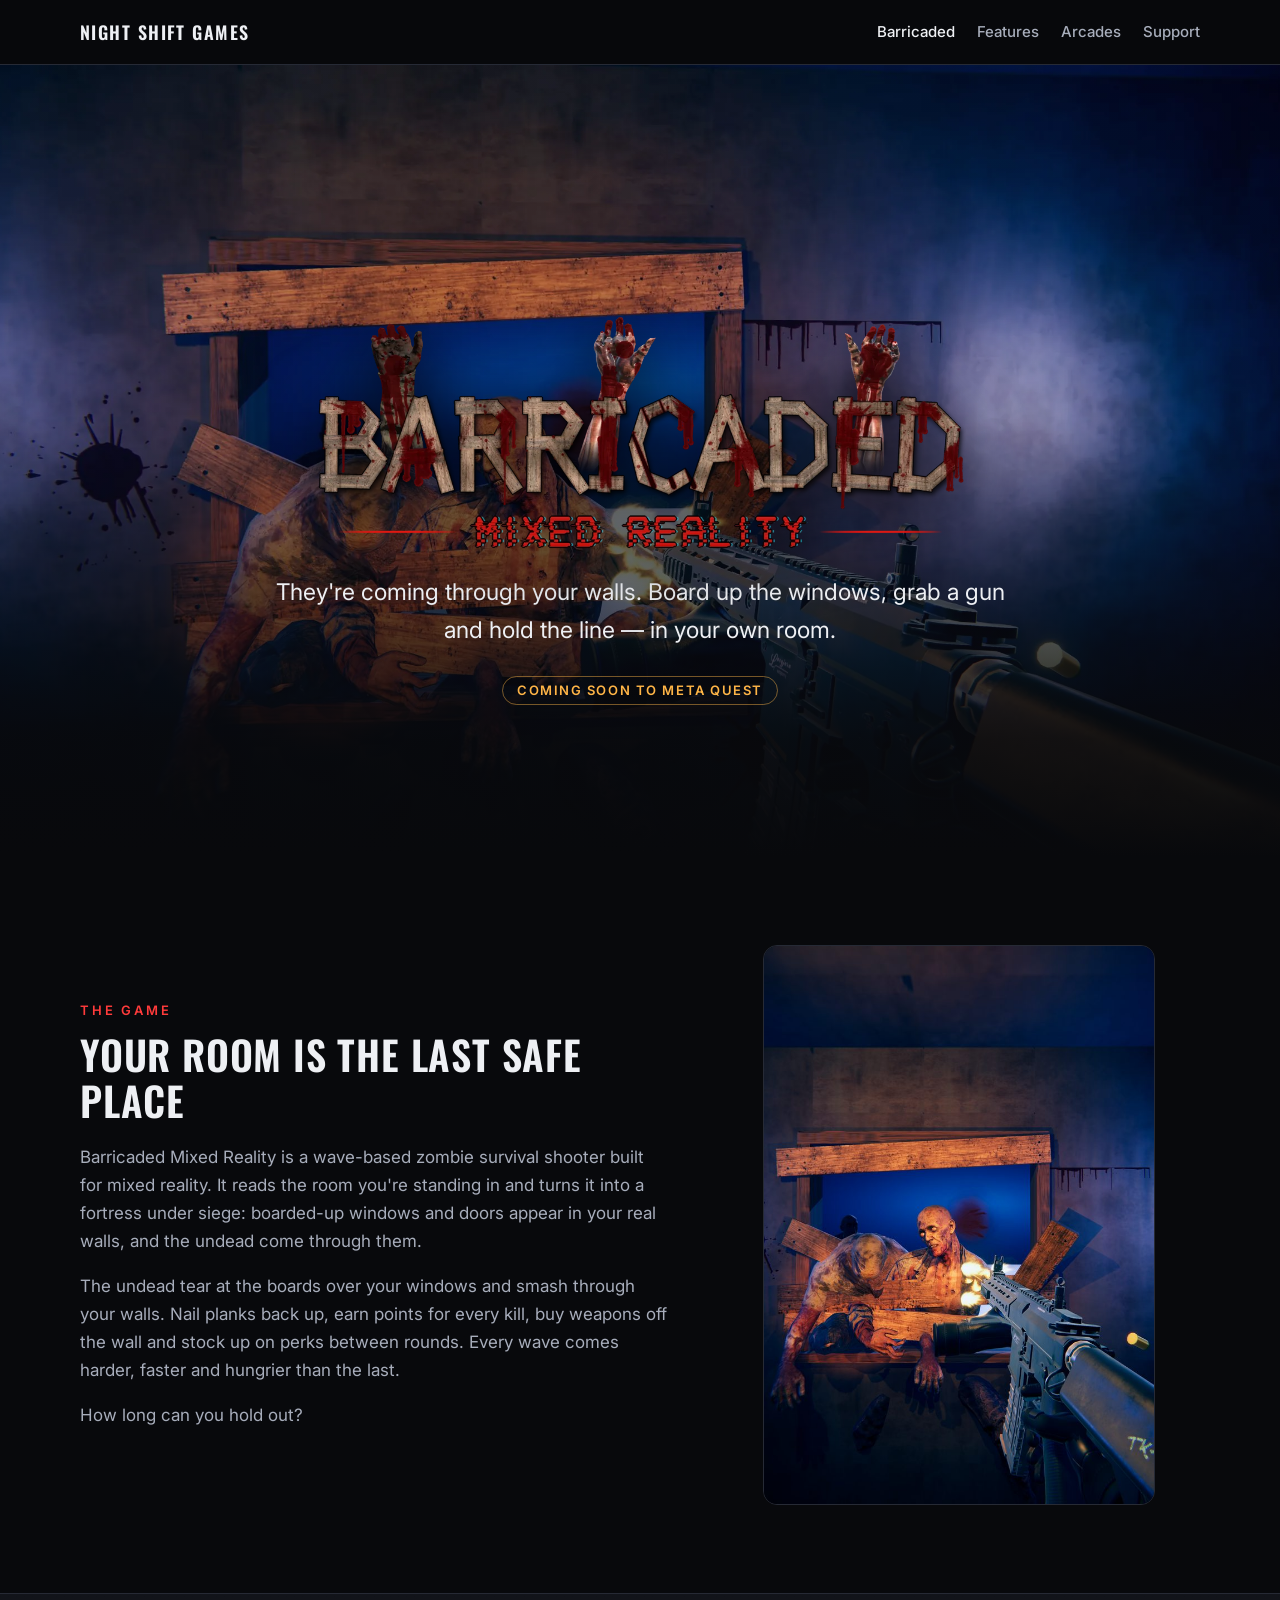
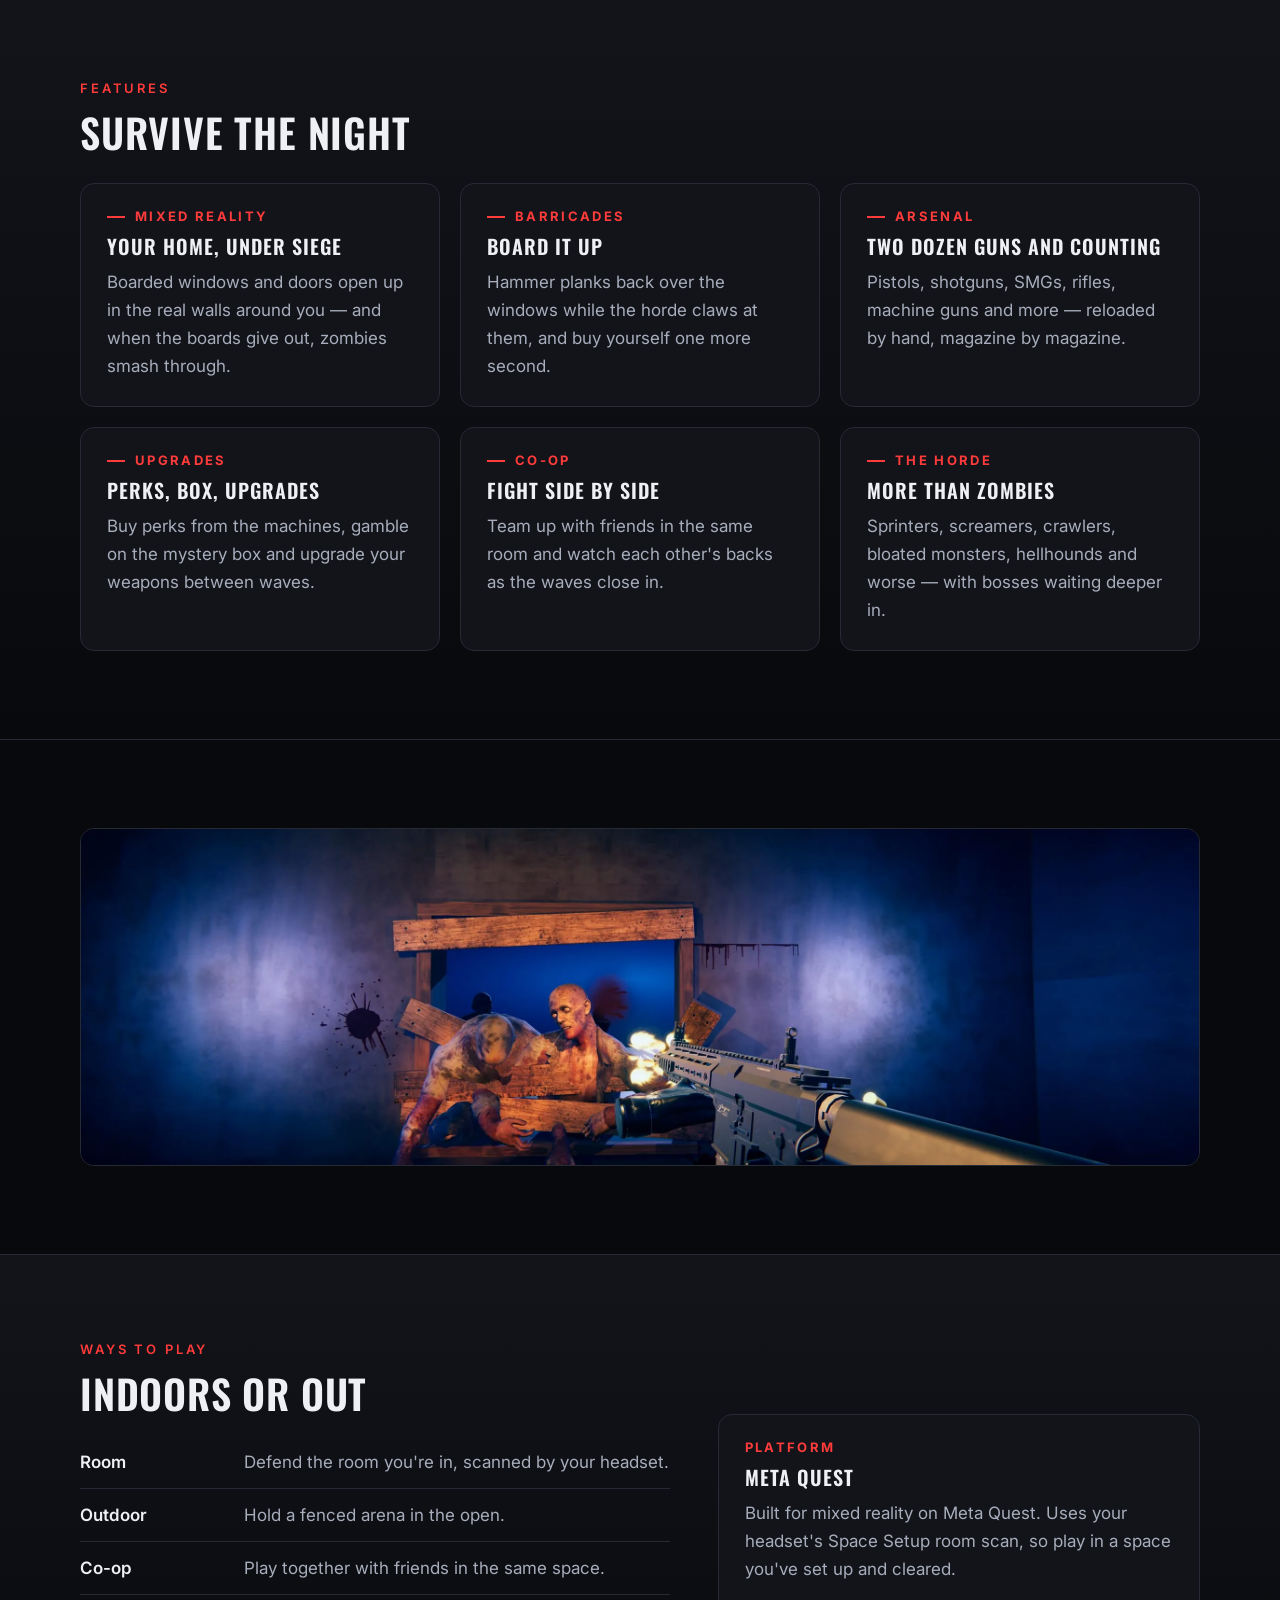
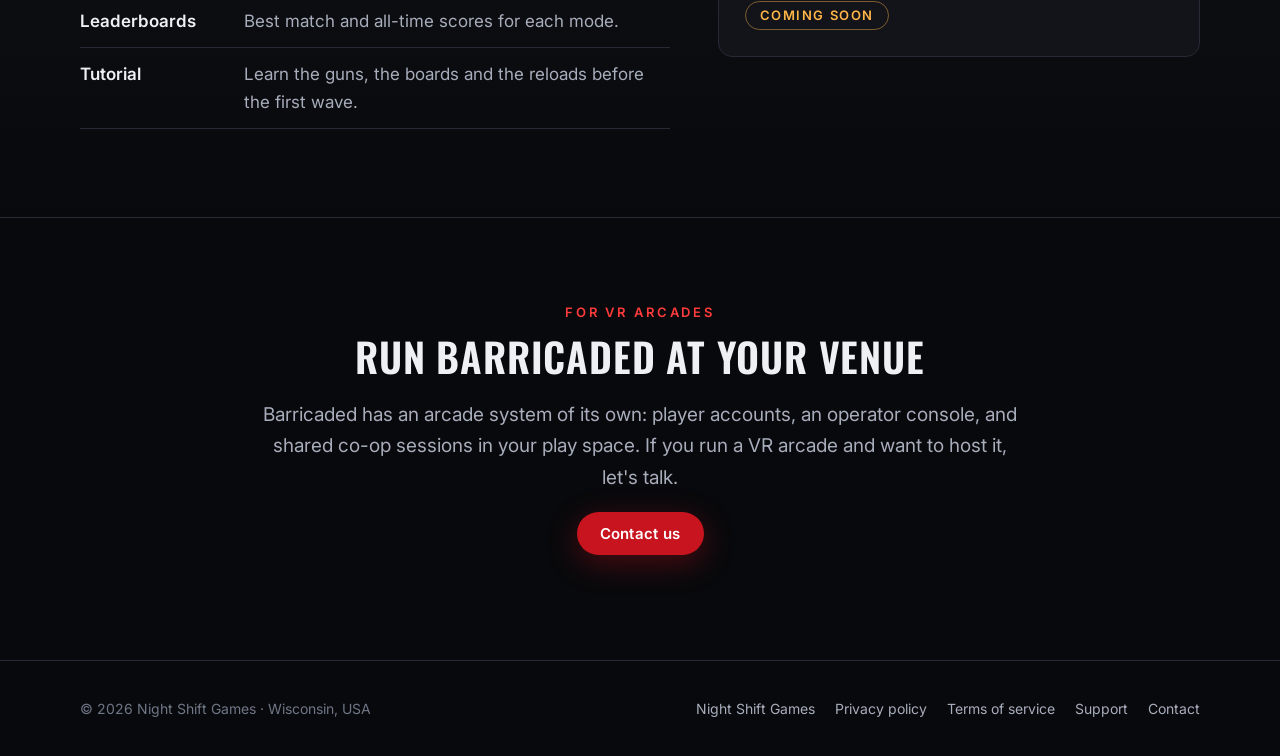
==== barricaded/index.html @ f546f7fd "Support page: email support, bug reports, data requests, common questions; linked from every page" ====
<!doctype html>
<html lang="en">
<head>
<meta charset="utf-8">
<meta name="viewport" content="width=device-width, initial-scale=1">
<title>Barricaded Mixed Reality &mdash; Night Shift Games</title>
<meta name="description" content="Barricaded Mixed Reality: a zombie survival shooter for Meta Quest where your own room is the battlefield. Board up the windows, hold the line, survive the waves.">
<meta property="og:title" content="Barricaded Mixed Reality">
<meta property="og:description" content="A mixed-reality zombie survival shooter for Meta Quest. Your room is the battlefield.">
<meta property="og:image" content="../assets/barricaded-og.jpg">
<meta property="og:type" content="website">
<meta name="twitter:card" content="summary_large_image">
<link rel="icon" href="../assets/favicon-32.png" sizes="32x32">
<link rel="apple-touch-icon" href="../assets/icon-180.png">
<link rel="preconnect" href="https://fonts.googleapis.com">
<link rel="preconnect" href="https://fonts.gstatic.com" crossorigin>
<link href="https://fonts.googleapis.com/css2?family=Inter:wght@400;500;600;700&family=Oswald:wght@500;600&display=swap" rel="stylesheet">
<link rel="stylesheet" href="../assets/site.css">
</head>
<body>
<header class="top">
  <div class="wrap">
    <a class="brand" href="../">Night Shift Games</a>
    <nav class="nav">
      <a href="#game" class="on">Barricaded</a>
      <a href="#features" class="hide-sm">Features</a>
      <a href="#arcades" class="hide-sm">Arcades</a>
      <a href="../support/">Support</a>
    </nav>
  </div>
</header>

<main>
  <section class="game-hero" aria-label="Barricaded Mixed Reality">
    <div class="wrap">
      <img class="title" src="../assets/barricaded-title.webp" alt="Barricaded Mixed Reality" width="1200" height="422">
      <p class="tag">They're coming through your walls. Board up the windows, grab a gun and hold the line &mdash; in your own room.</p>
      <div class="row">
        <span class="badge">Coming soon to Meta Quest</span>
      </div>
    </div>
  </section>

  <section id="game">
    <div class="wrap split">
      <div>
        <div class="eyebrow">The game</div>
        <h2>Your room is the last safe place</h2>
        <p>Barricaded Mixed Reality is a wave-based zombie survival shooter built for mixed reality. It reads the room you're standing in and turns it into a fortress under siege: boarded-up windows and doors appear in your real walls, and the undead come through them.</p>
        <p>The undead tear at the boards over your windows and smash through your walls. Nail planks back up, earn points for every kill, buy weapons off the wall and stock up on perks between rounds. Every wave comes harder, faster and hungrier than the last.</p>
        <p>How long can you hold out?</p>
      </div>
      <img src="../assets/barricaded-portrait.jpg" alt="Barricaded key art: a zombie climbing through a boarded window" width="700" height="1000" loading="lazy" style="max-height:560px;width:auto;margin:0 auto">
    </div>
  </section>

  <section id="features" class="alt">
    <div class="wrap">
      <div class="eyebrow">Features</div>
      <h2>Survive the night</h2>
      <div class="grid grid-3" style="margin-top:28px">
        <div class="card feature">
          <div class="k">Mixed reality</div>
          <h3>Your home, under siege</h3>
          <p>Boarded windows and doors open up in the real walls around you &mdash; and when the boards give out, zombies smash through.</p>
        </div>
        <div class="card feature">
          <div class="k">Barricades</div>
          <h3>Board it up</h3>
          <p>Hammer planks back over the windows while the horde claws at them, and buy yourself one more second.</p>
        </div>
        <div class="card feature">
          <div class="k">Arsenal</div>
          <h3>Two dozen guns and counting</h3>
          <p>Pistols, shotguns, SMGs, rifles, machine guns and more &mdash; reloaded by hand, magazine by magazine.</p>
        </div>
        <div class="card feature">
          <div class="k">Upgrades</div>
          <h3>Perks, box, upgrades</h3>
          <p>Buy perks from the machines, gamble on the mystery box and upgrade your weapons between waves.</p>
        </div>
        <div class="card feature">
          <div class="k">Co-op</div>
          <h3>Fight side by side</h3>
          <p>Team up with friends in the same room and watch each other's backs as the waves close in.</p>
        </div>
        <div class="card feature">
          <div class="k">The horde</div>
          <h3>More than zombies</h3>
          <p>Sprinters, screamers, crawlers, bloated monsters, hellhounds and worse &mdash; with bosses waiting deeper in.</p>
        </div>
      </div>
    </div>
  </section>

  <section>
    <div class="wrap">
      <div class="wide-art"><img src="../assets/barricaded-wide.webp" alt="First-person view: firing at zombies breaking through a boarded window" width="2400" height="720" loading="lazy"></div>
    </div>
  </section>

  <section class="alt">
    <div class="wrap split">
      <div>
        <div class="eyebrow">Ways to play</div>
        <h2>Indoors or out</h2>
        <ul class="list">
          <li><strong>Room</strong> Defend the room you're in, scanned by your headset.</li>
          <li><strong>Outdoor</strong> Hold a fenced arena in the open.</li>
          <li><strong>Co-op</strong> Play together with friends in the same space.</li>
          <li><strong>Leaderboards</strong> Best match and all-time scores for each mode.</li>
          <li><strong>Tutorial</strong> Learn the guns, the boards and the reloads before the first wave.</li>
        </ul>
      </div>
      <div class="card">
        <div class="k">Platform</div>
        <h3>Meta Quest</h3>
        <p>Built for mixed reality on Meta Quest. Uses your headset's Space Setup room scan, so play in a space you've set up and cleared.</p>
        <p style="margin-top:16px"><span class="badge">Coming soon</span></p>
      </div>
    </div>
  </section>

  <section id="arcades" class="center">
    <div class="wrap">
      <div class="eyebrow">For VR arcades</div>
      <h2>Run Barricaded at your venue</h2>
      <p class="lead">Barricaded has an arcade system of its own: player accounts, an operator console, and shared co-op sessions in your play space. If you run a VR arcade and want to host it, let's talk.</p>
      <p><a class="btn btn-blood" href="mailto:lherr9253@gmail.com?subject=Barricaded%20for%20arcades">Contact us</a></p>
    </div>
  </section>
</main>

<footer class="foot">
  <div class="wrap">
    <div>&copy; <span id="y">2026</span> Night Shift Games &middot; Wisconsin, USA</div>
    <nav>
      <a href="../">Night Shift Games</a>
      <a href="privacy/">Privacy policy</a>
      <a href="terms/">Terms of service</a>
      <a href="../support/">Support</a>
      <a href="mailto:lherr9253@gmail.com">Contact</a>
    </nav>
  </div>
</footer>
<script>document.getElementById("y").textContent = new Date().getFullYear();</script>
</body>
</html>
---- assets/site.css ----
/* Night Shift Games - one stylesheet for the studio site and its game pages. */
:root {
  --bg: #08090c;
  --panel: #12141a;
  --panel-2: #181b23;
  --line: #262a35;
  --text: #eef0f4;
  --dim: #a7adbb;
  --faint: #6f7686;
  --blood: #c8141e;
  --blood-hi: #ff3b3b;
  --amber: #ffb547;
  --radius: 14px;
  --max: 1160px;
}
* { box-sizing: border-box; }
html { scroll-behavior: smooth; }
body {
  margin: 0; background: var(--bg); color: var(--text);
  font: 17px/1.65 "Inter", -apple-system, BlinkMacSystemFont, "Segoe UI", Roboto, Helvetica, Arial, sans-serif;
  -webkit-font-smoothing: antialiased;
}
img { max-width: 100%; height: auto; display: block; }
a { color: var(--amber); text-decoration: none; }
a:hover { text-decoration: underline; }
h1, h2, h3 { font-family: "Oswald", "Inter", sans-serif; font-weight: 600; letter-spacing: 0.02em; line-height: 1.15; margin: 0 0 0.5em; }
h2 { font-size: clamp(28px, 4vw, 40px); text-transform: uppercase; }
h3 { font-size: 20px; text-transform: uppercase; letter-spacing: 0.05em; }
p { margin: 0 0 1em; color: var(--dim); }
.wrap { max-width: var(--max); margin: 0 auto; padding: 0 20px; }
.eyebrow { font: 600 13px/1 "Inter", sans-serif; letter-spacing: 0.22em; text-transform: uppercase; color: var(--blood-hi); margin-bottom: 14px; }

/* Header */
.top {
  position: sticky; top: 0; z-index: 10;
  background: rgba(8, 9, 12, 0.82); backdrop-filter: blur(10px); -webkit-backdrop-filter: blur(10px);
  border-bottom: 1px solid var(--line);
}
.top .wrap { display: flex; align-items: center; justify-content: space-between; height: 64px; gap: 16px; }
.brand { display: flex; align-items: center; gap: 10px; color: var(--text); font: 600 18px/1 "Oswald", sans-serif; letter-spacing: 0.08em; text-transform: uppercase; }
.brand:hover { text-decoration: none; }
.brand img { width: 34px; height: 34px; object-fit: contain; }
.nav { display: flex; gap: 22px; }
.nav a { color: var(--dim); font-size: 15px; font-weight: 500; }
.nav a:hover, .nav a.on { color: var(--text); text-decoration: none; }

/* Buttons */
.btn {
  display: inline-flex; align-items: center; gap: 8px; padding: 13px 22px; border-radius: 999px;
  font: 600 15px/1 "Inter", sans-serif; letter-spacing: 0.02em; border: 1px solid transparent; cursor: pointer;
}
.btn:hover { text-decoration: none; filter: brightness(1.1); }
.btn-blood { background: var(--blood); color: #fff; box-shadow: 0 8px 30px rgba(200, 20, 30, 0.35); }
.btn-ghost { background: transparent; color: var(--text); border-color: var(--line); }
.badge {
  display: inline-block; padding: 7px 14px; border-radius: 999px; border: 1px solid rgba(255, 181, 71, 0.45);
  color: var(--amber); font: 600 13px/1 "Inter", sans-serif; letter-spacing: 0.12em; text-transform: uppercase;
}

/* Sections */
section { padding: 88px 0; }
.alt { background: linear-gradient(180deg, var(--panel), var(--bg)); border-top: 1px solid var(--line); border-bottom: 1px solid var(--line); }
.center { text-align: center; }
.lead { font-size: 19px; color: var(--dim); max-width: 760px; }
.center .lead { margin-left: auto; margin-right: auto; }

/* Cards and grids */
.grid { display: grid; gap: 20px; }
.grid-3 { grid-template-columns: repeat(3, 1fr); }
.grid-2 { grid-template-columns: repeat(2, 1fr); }
.card {
  background: var(--panel); border: 1px solid var(--line); border-radius: var(--radius); padding: 26px;
}
.card h3 { color: var(--text); }
.card p:last-child { margin-bottom: 0; }
.card .k { color: var(--blood-hi); font: 700 13px/1 "Inter", sans-serif; letter-spacing: 0.18em; text-transform: uppercase; margin-bottom: 12px; }

/* Footer */
.foot { border-top: 1px solid var(--line); padding: 36px 0; color: var(--faint); font-size: 14px; }
.foot .wrap { display: flex; flex-wrap: wrap; gap: 14px 28px; justify-content: space-between; align-items: center; }
.foot a { color: var(--dim); }
.foot nav { display: flex; gap: 20px; flex-wrap: wrap; }

/* Studio home */
.studio-hero { position: relative; padding: 48px 0 80px; overflow: hidden; text-align: center; }
.studio-hero::before {
  content: ""; position: absolute; inset: 0;
  background: radial-gradient(60% 55% at 50% 40%, rgba(200, 20, 30, 0.22), transparent 70%);
}
.studio-hero .wrap { position: relative; }
.studio-hero img.logo { width: auto; height: min(46vh, 380px); max-width: 80vw; object-fit: contain; margin: 0 auto 22px; filter: drop-shadow(0 12px 40px rgba(0, 0, 0, 0.7)); }
.studio-hero h1 { font-size: clamp(30px, 4.6vw, 48px); text-transform: uppercase; }
.game-card {
  display: grid; grid-template-columns: 340px 1fr; gap: 0; overflow: hidden; padding: 0;
  background: var(--panel); border: 1px solid var(--line); border-radius: var(--radius);
}
.game-card img { width: 100%; height: 100%; object-fit: cover; }
.game-card .body { padding: 34px; display: flex; flex-direction: column; justify-content: center; }
.game-card .body img.title { width: min(380px, 100%); height: auto; margin: 4px 0 18px; }
.row { display: flex; gap: 12px; flex-wrap: wrap; align-items: center; }

/* Game page */
.game-hero {
  position: relative; min-height: min(88vh, 820px); display: flex; align-items: flex-end; overflow: hidden;
  background: #05060a url("../assets/barricaded-key.webp") center 35% / cover no-repeat;
}
.game-hero::after {
  content: ""; position: absolute; inset: 0;
  background: linear-gradient(180deg, rgba(8, 9, 12, 0.15) 0%, rgba(8, 9, 12, 0.25) 45%, rgba(8, 9, 12, 0.92) 85%, var(--bg) 100%);
}
.game-hero .wrap { position: relative; z-index: 1; padding-bottom: 64px; width: 100%; }
.game-hero img.title { width: min(720px, 92vw); margin: 0 auto 18px; filter: drop-shadow(0 10px 30px rgba(0, 0, 0, 0.8)); }
.game-hero .tag { text-align: center; font-size: clamp(18px, 2.4vw, 23px); color: var(--text); margin: 0 auto 26px; max-width: 760px; }
.game-hero .row { justify-content: center; }
.feature { position: relative; overflow: hidden; }
.feature .k { display: flex; align-items: center; gap: 10px; }
.feature .k::before { content: ""; width: 18px; height: 2px; background: var(--blood-hi); }
.wide-art { border-radius: var(--radius); border: 1px solid var(--line); overflow: hidden; }
.split { display: grid; grid-template-columns: 1.1fr 0.9fr; gap: 48px; align-items: center; }
.split img { border-radius: var(--radius); border: 1px solid var(--line); }
.list { list-style: none; padding: 0; margin: 0; }
.list li { padding: 12px 0; border-bottom: 1px solid var(--line); color: var(--dim); display: flex; gap: 14px; }
.list li strong { color: var(--text); min-width: 150px; font-weight: 600; }

/* Long-form text (privacy) */
.doc { max-width: 780px; margin: 0 auto; padding: 56px 20px 80px; }
.doc h1 { font-size: clamp(30px, 4vw, 40px); text-transform: uppercase; }
.doc h2 { font-size: 21px; margin-top: 2.2em; padding-top: 1.2em; border-top: 1px solid var(--line); text-transform: none; letter-spacing: 0; font-family: "Inter", sans-serif; font-weight: 700; color: var(--text); }
.doc .meta { color: var(--faint); font-size: 15px; margin-bottom: 30px; }
.doc ul { padding-left: 22px; color: var(--dim); }
.doc li { margin: 6px 0; }
.doc strong { color: var(--text); }

@media (max-width: 900px) {
  .grid-3 { grid-template-columns: 1fr 1fr; }
  .split { grid-template-columns: 1fr; gap: 28px; }
  .game-card { grid-template-columns: 1fr; }
  .game-card img { max-height: 360px; }
}
@media (max-width: 620px) {
  section { padding: 64px 0; }
  .grid-3, .grid-2 { grid-template-columns: 1fr; }
  .nav { gap: 16px; }
  .nav a.hide-sm { display: none; }
  .list li { flex-direction: column; gap: 2px; }
  .game-card .body { padding: 24px; }
}
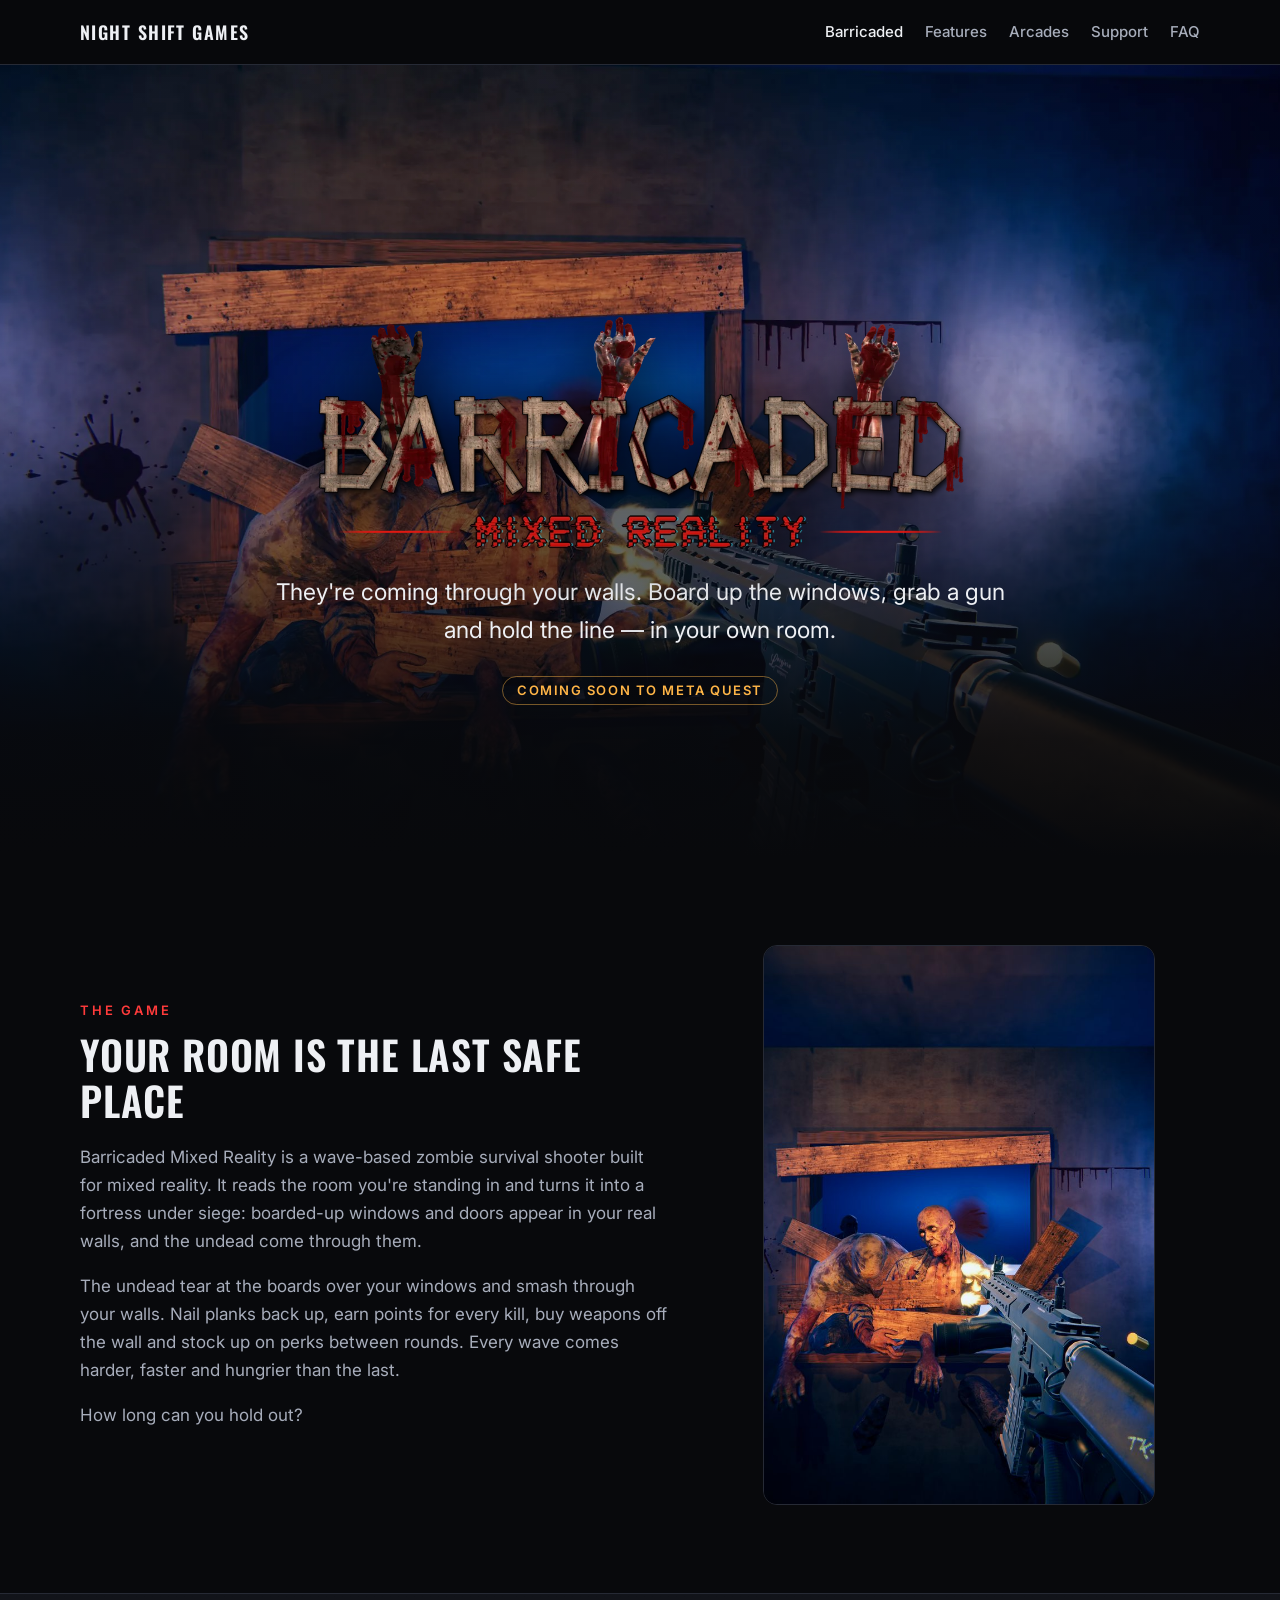
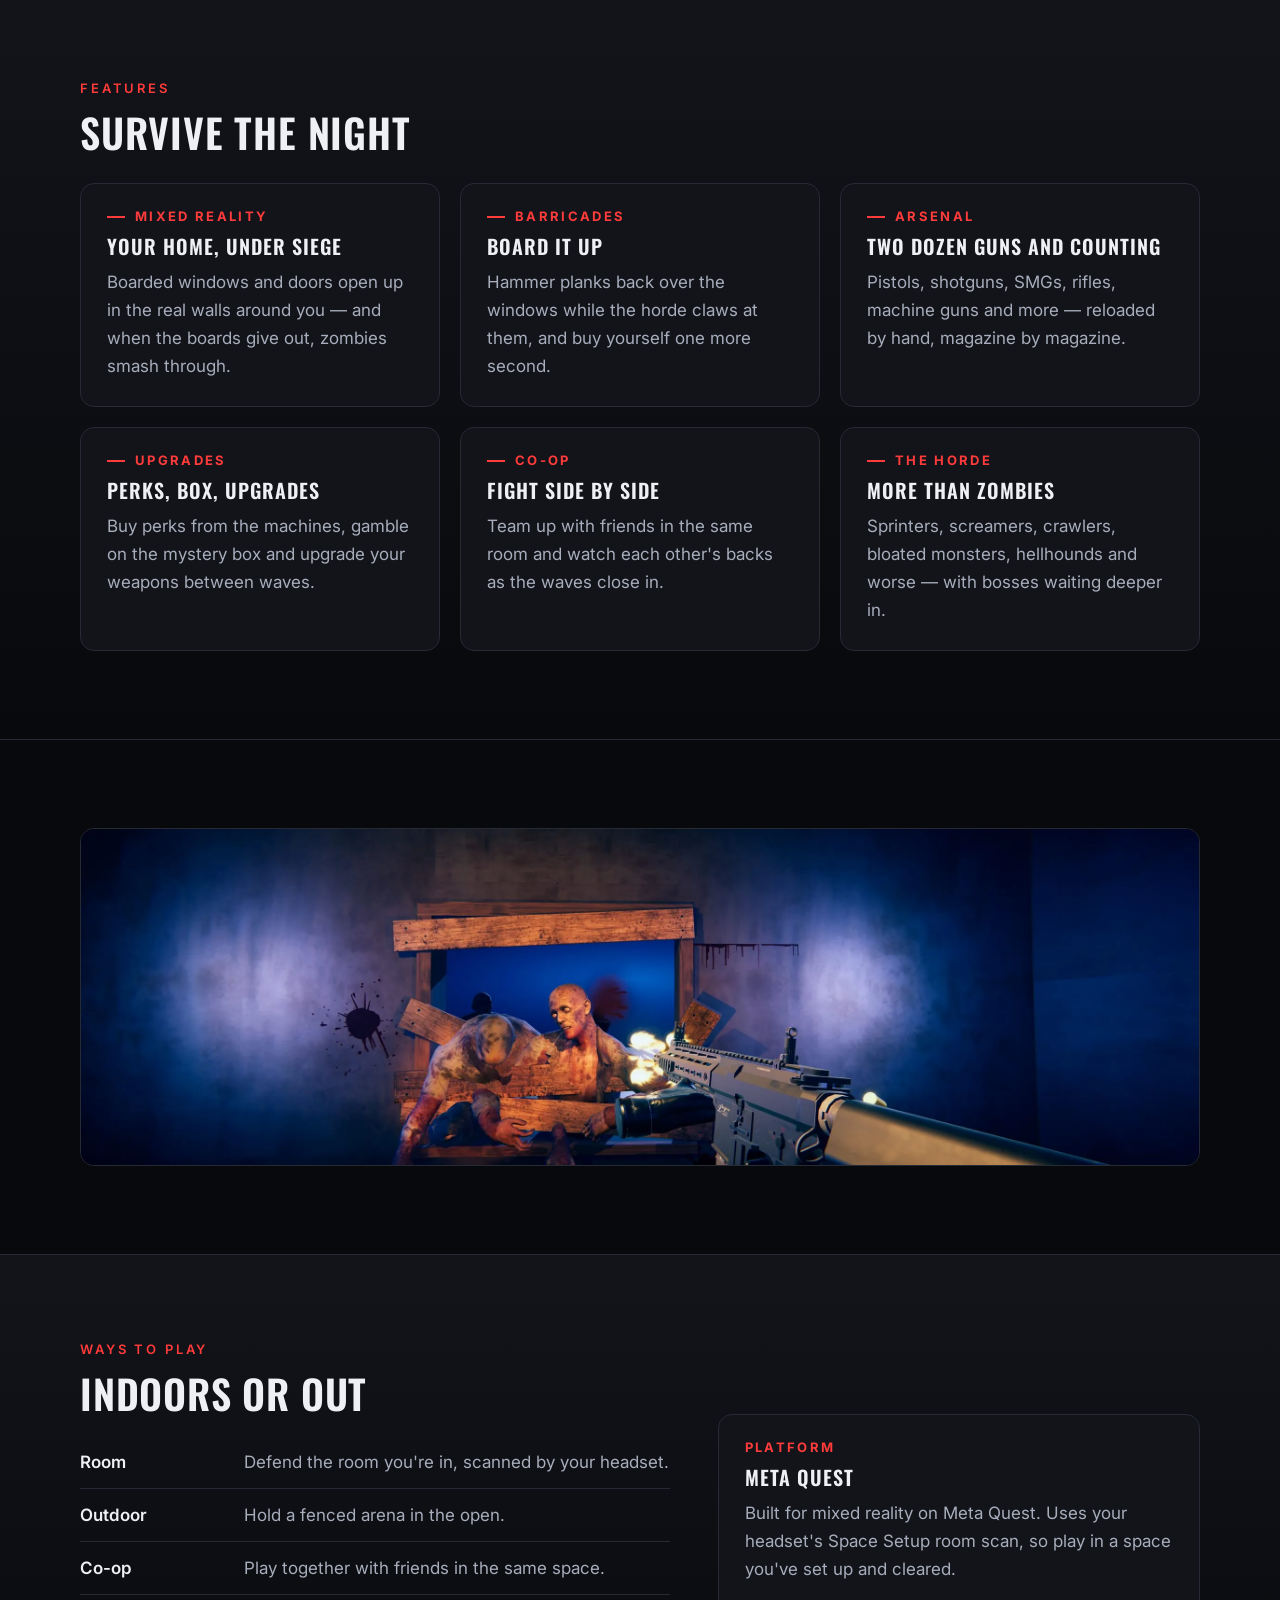
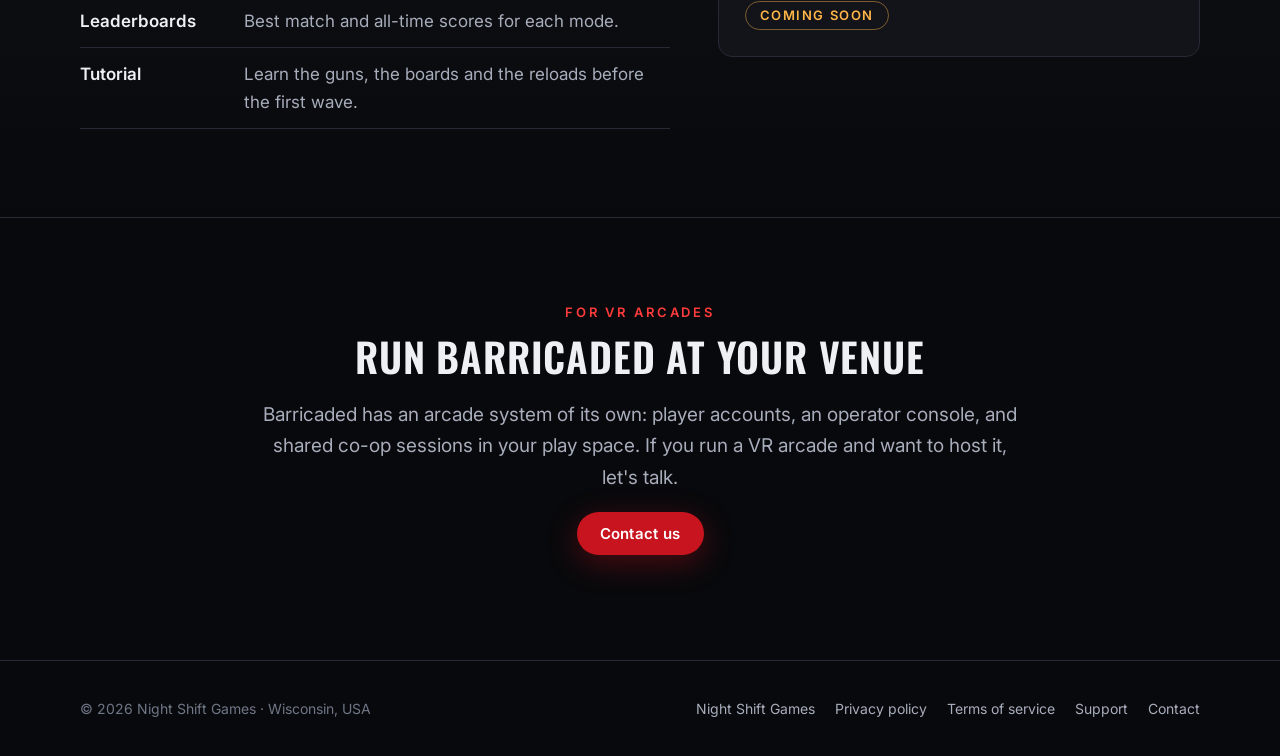
==== commit b3c17c86: "FAQ in the top menu on every page, linking to the Support page's questions" ====
--- a/barricaded/index.html
+++ b/barricaded/index.html
@@ -26,6 +26,7 @@
       <a href="#features" class="hide-sm">Features</a>
       <a href="#arcades" class="hide-sm">Arcades</a>
       <a href="../support/">Support</a>
+      <a href="../support/#faq">FAQ</a>
     </nav>
   </div>
 </header>
@@ -126,7 +127,7 @@
       <div class="eyebrow">For VR arcades</div>
       <h2>Run Barricaded at your venue</h2>
       <p class="lead">Barricaded has an arcade system of its own: player accounts, an operator console, and shared co-op sessions in your play space. If you run a VR arcade and want to host it, let's talk.</p>
-      <p><a class="btn btn-blood" href="mailto:lherr9253@gmail.com?subject=Barricaded%20for%20arcades">Contact us</a></p>
+      <p><a class="btn btn-blood" href="mailto:contact@nightshift-games.com?subject=Barricaded%20for%20arcades">Contact us</a></p>
     </div>
   </section>
 </main>
@@ -139,7 +140,7 @@
       <a href="privacy/">Privacy policy</a>
       <a href="terms/">Terms of service</a>
       <a href="../support/">Support</a>
-      <a href="mailto:lherr9253@gmail.com">Contact</a>
+      <a href="mailto:contact@nightshift-games.com">Contact</a>
     </nav>
   </div>
 </footer>
--- a/assets/site.css
+++ b/assets/site.css
@@ -58,7 +58,7 @@
 }
 
 /* Sections */
-section { padding: 88px 0; }
+section { padding: 88px 0; scroll-margin-top: 64px; }
 .alt { background: linear-gradient(180deg, var(--panel), var(--bg)); border-top: 1px solid var(--line); border-bottom: 1px solid var(--line); }
 .center { text-align: center; }
 .lead { font-size: 19px; color: var(--dim); max-width: 760px; }
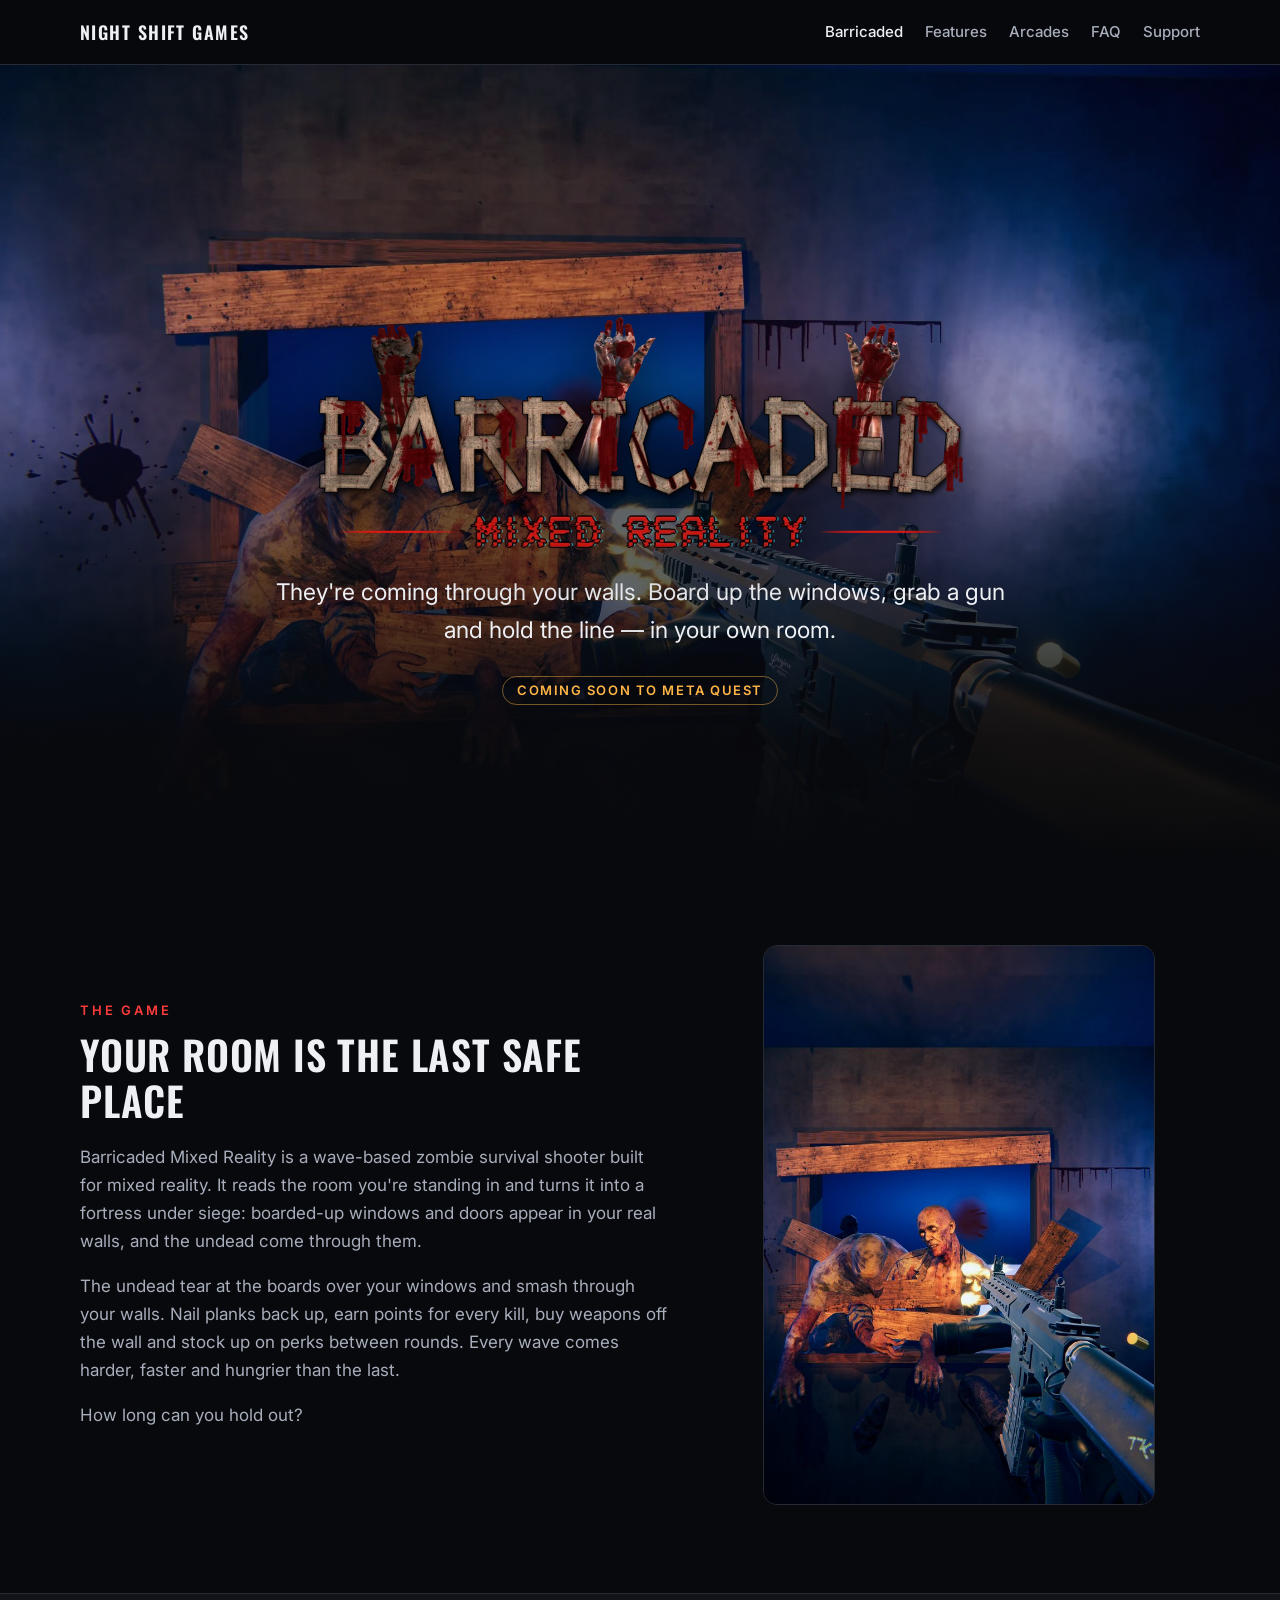
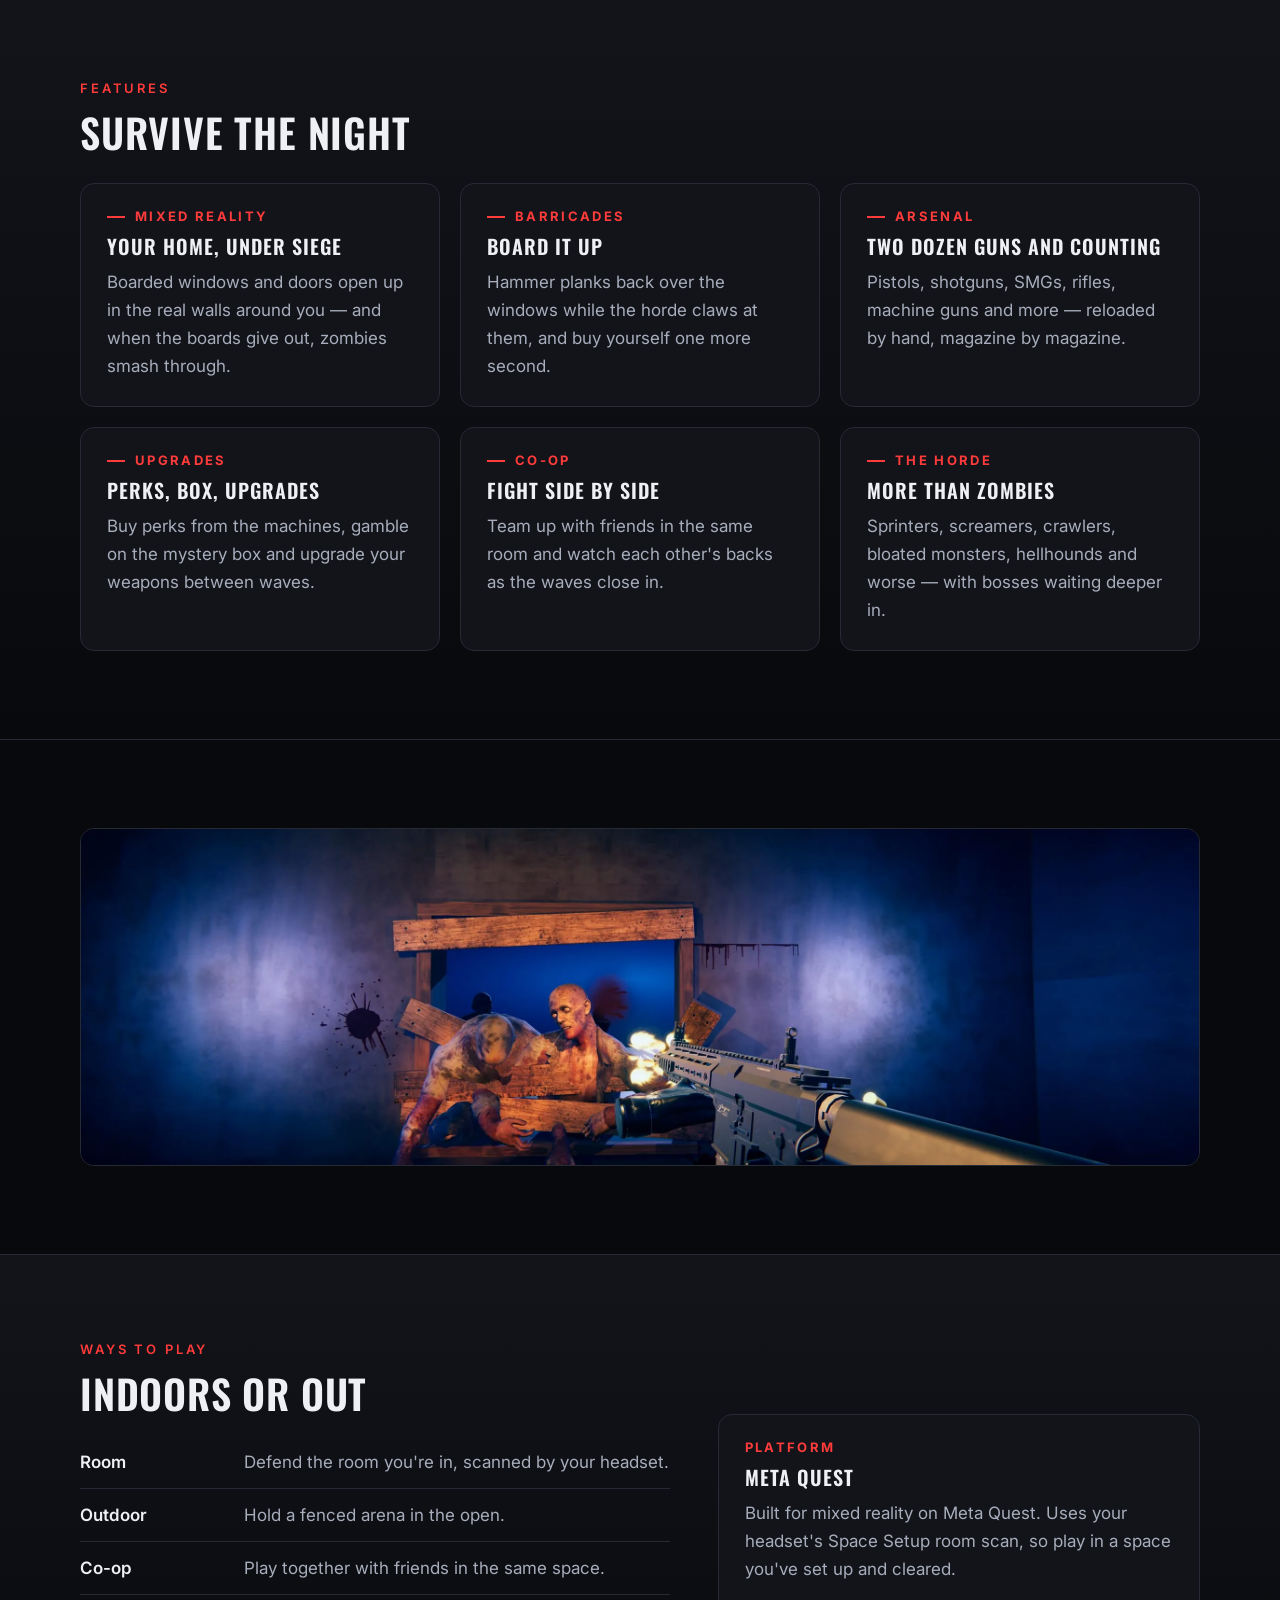
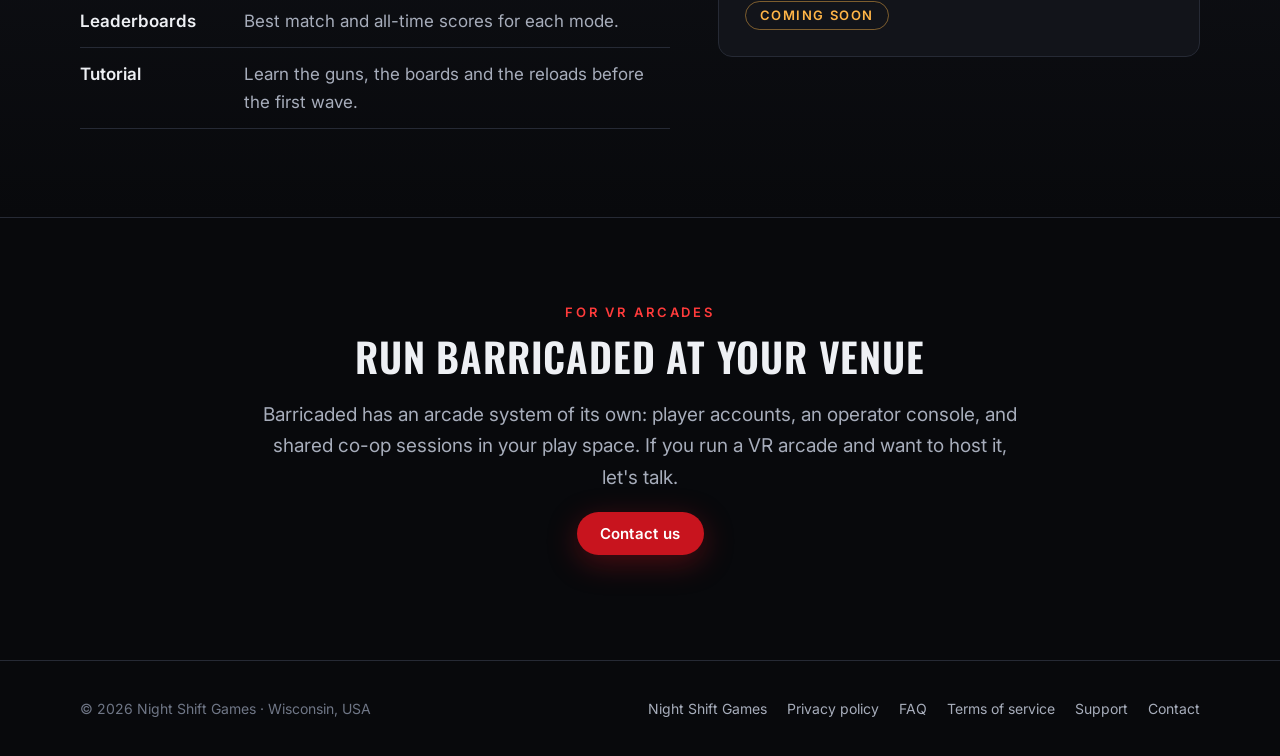
==== commit 39d1a35b: "FAQ is Barricaded's: its own page at /barricaded/faq/, FAQ in the menu on the game's pages only; Sup" ====
--- a/barricaded/index.html
+++ b/barricaded/index.html
@@ -25,8 +25,8 @@
       <a href="#game" class="on">Barricaded</a>
       <a href="#features" class="hide-sm">Features</a>
       <a href="#arcades" class="hide-sm">Arcades</a>
+      <a href="faq/">FAQ</a>
       <a href="../support/">Support</a>
-      <a href="../support/#faq">FAQ</a>
     </nav>
   </div>
 </header>
@@ -138,6 +138,7 @@
     <nav>
       <a href="../">Night Shift Games</a>
       <a href="privacy/">Privacy policy</a>
+      <a href="faq/">FAQ</a>
       <a href="terms/">Terms of service</a>
       <a href="../support/">Support</a>
       <a href="mailto:contact@nightshift-games.com">Contact</a>
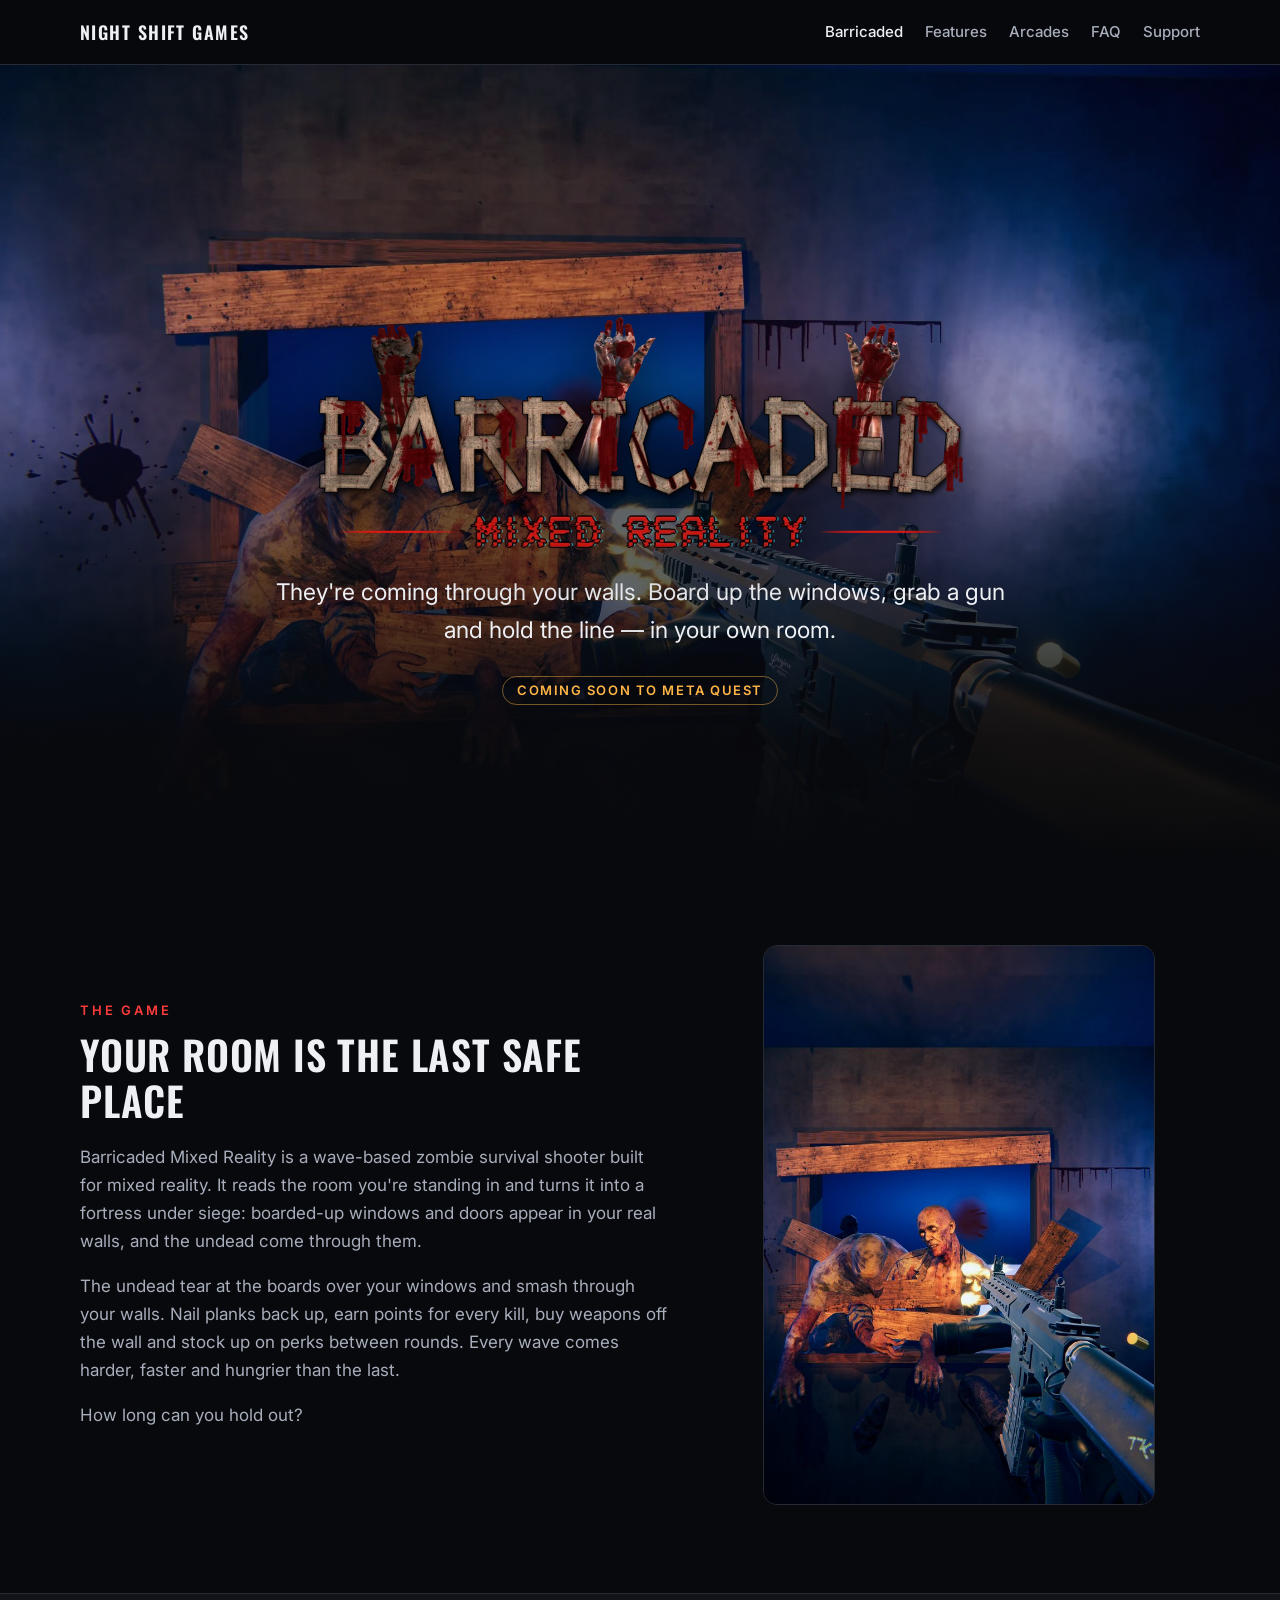
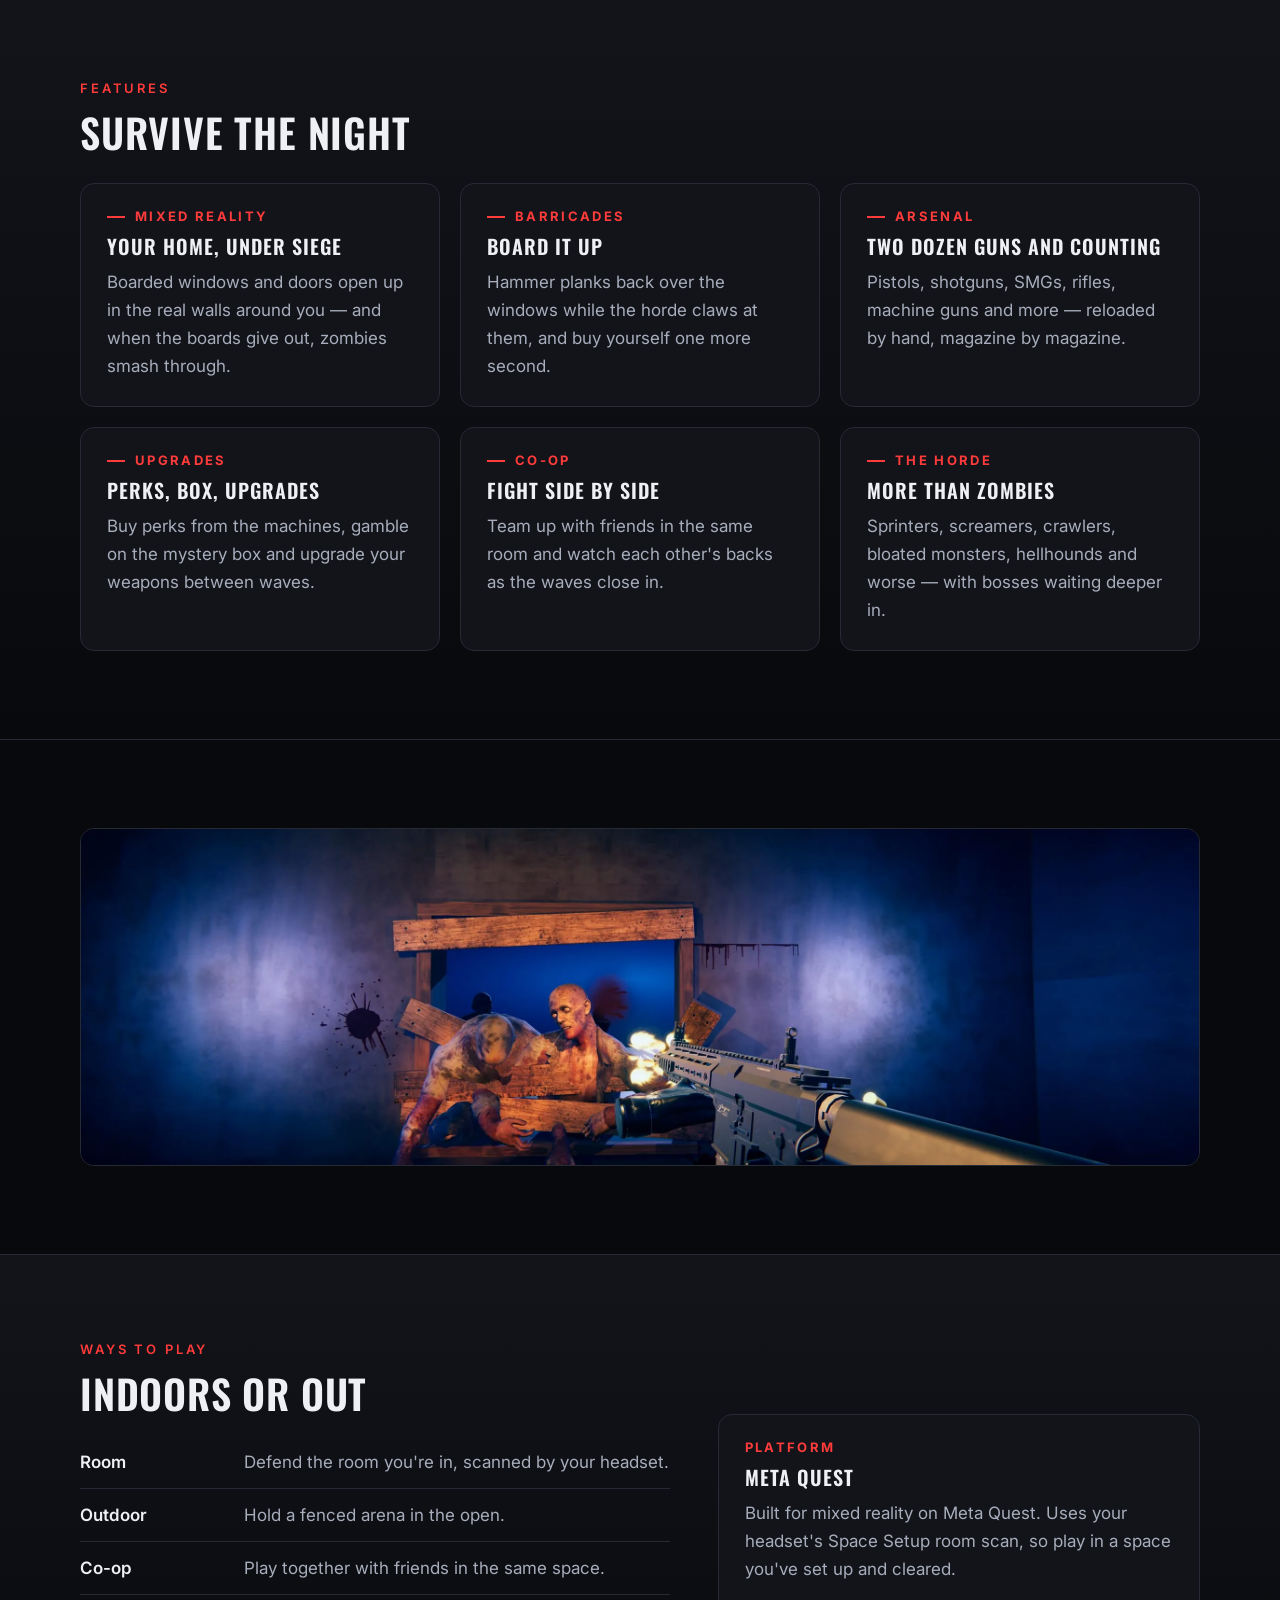
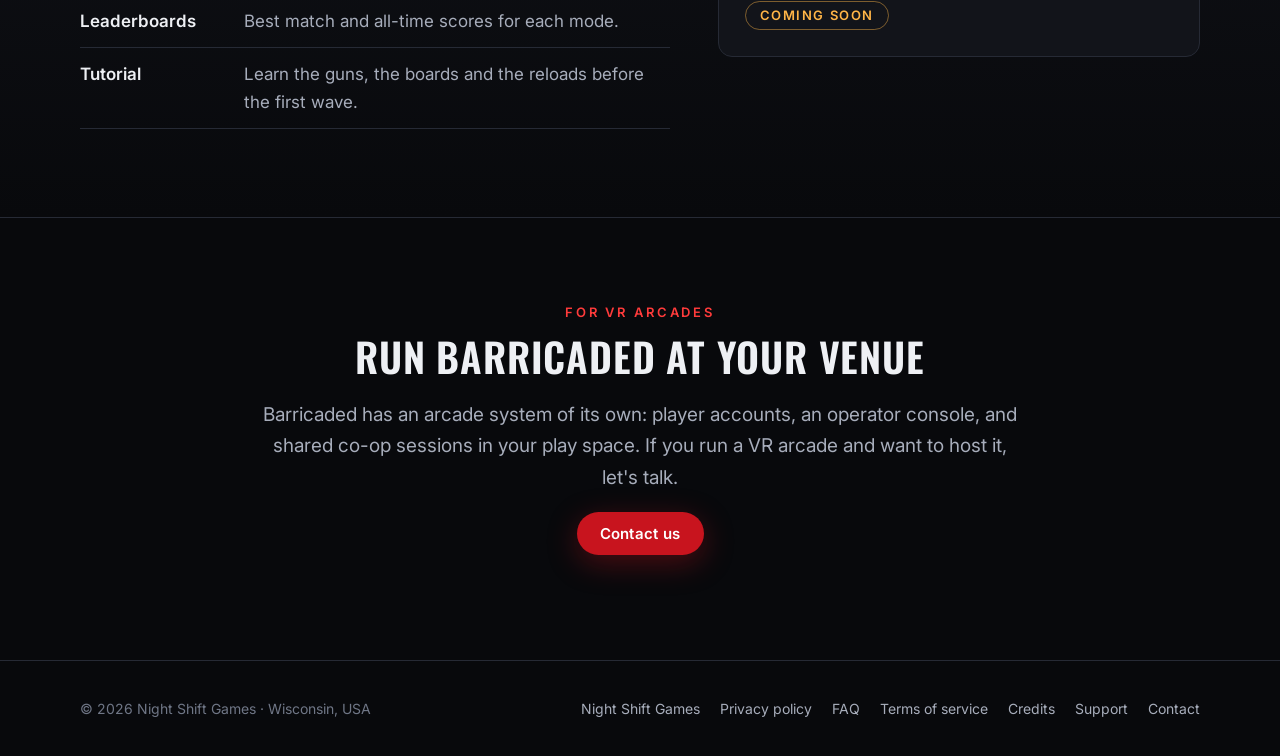
==== commit 9af3623f: "Barricaded credits page: everyone whose work is in the game (models, sounds, music, fonts and code)," ====
--- a/barricaded/index.html
+++ b/barricaded/index.html
@@ -140,6 +140,7 @@
       <a href="privacy/">Privacy policy</a>
       <a href="faq/">FAQ</a>
       <a href="terms/">Terms of service</a>
+      <a href="credits/">Credits</a>
       <a href="../support/">Support</a>
       <a href="mailto:contact@nightshift-games.com">Contact</a>
     </nav>
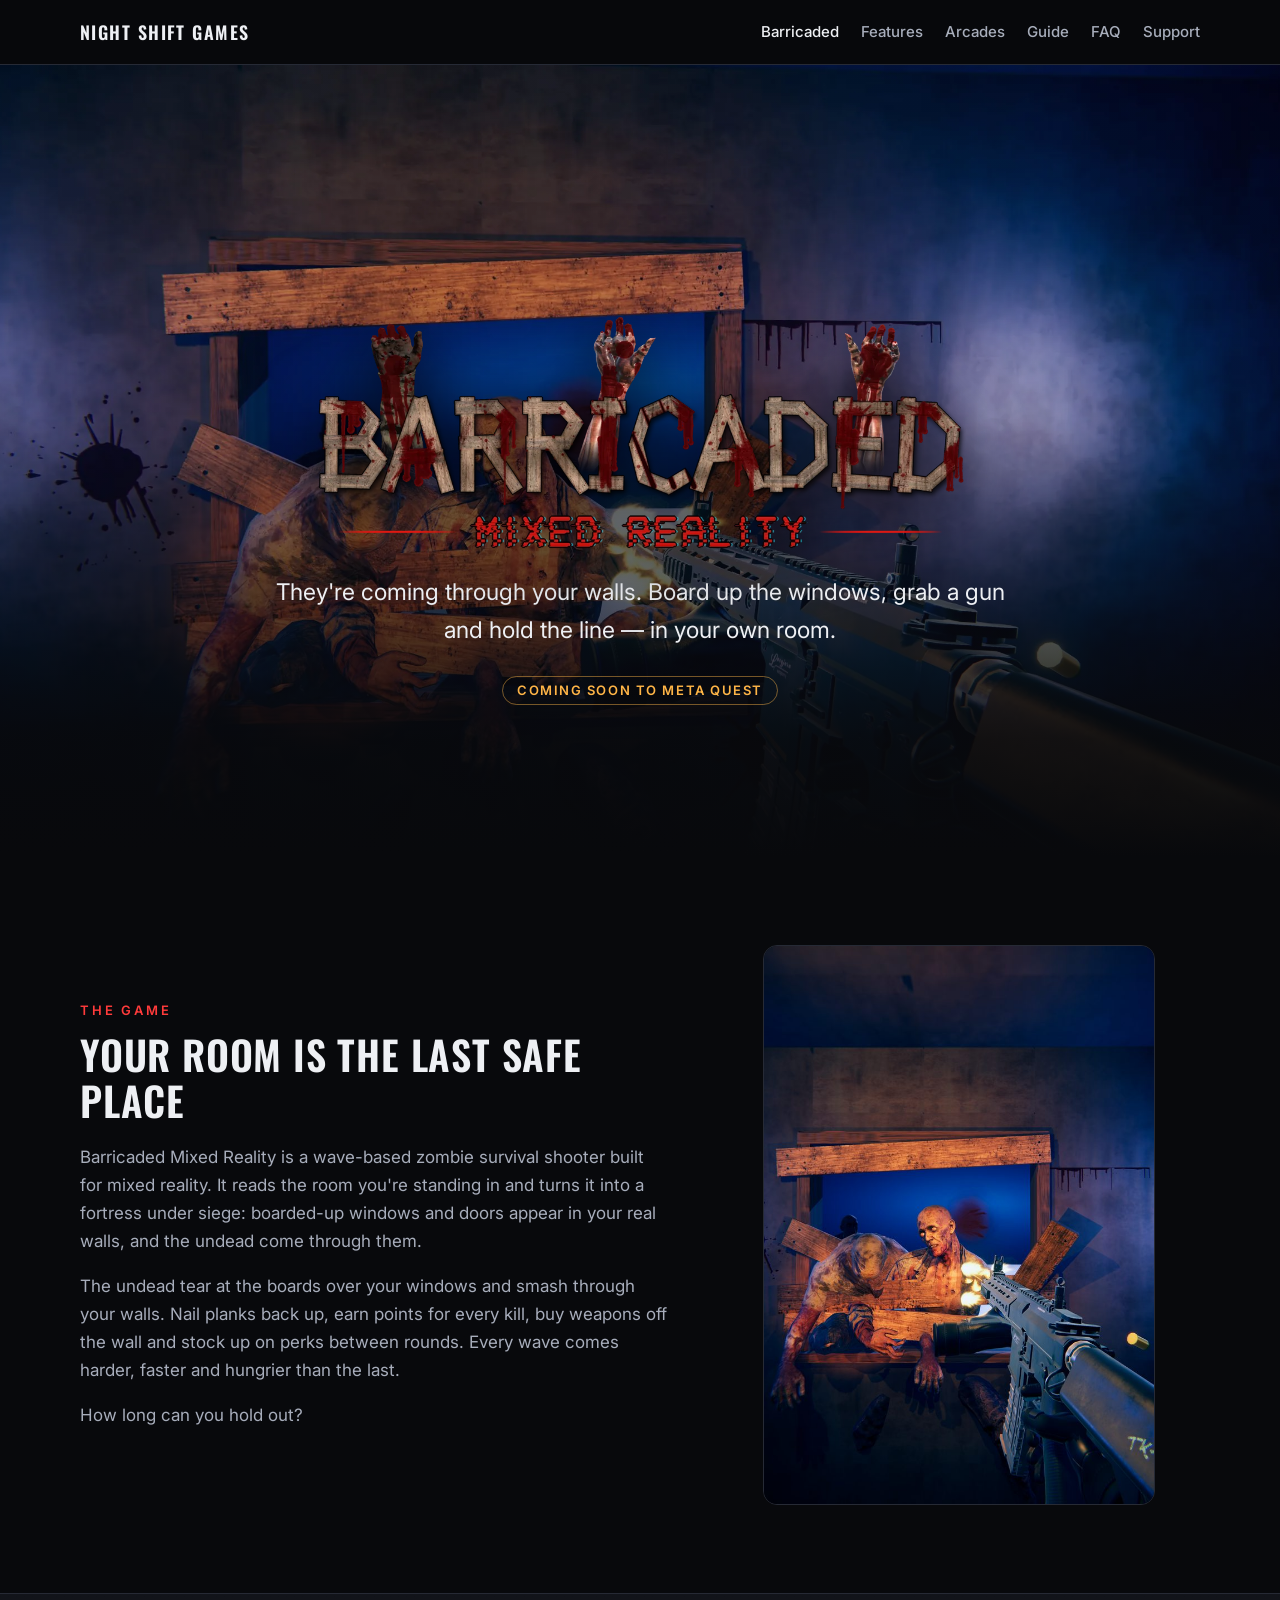
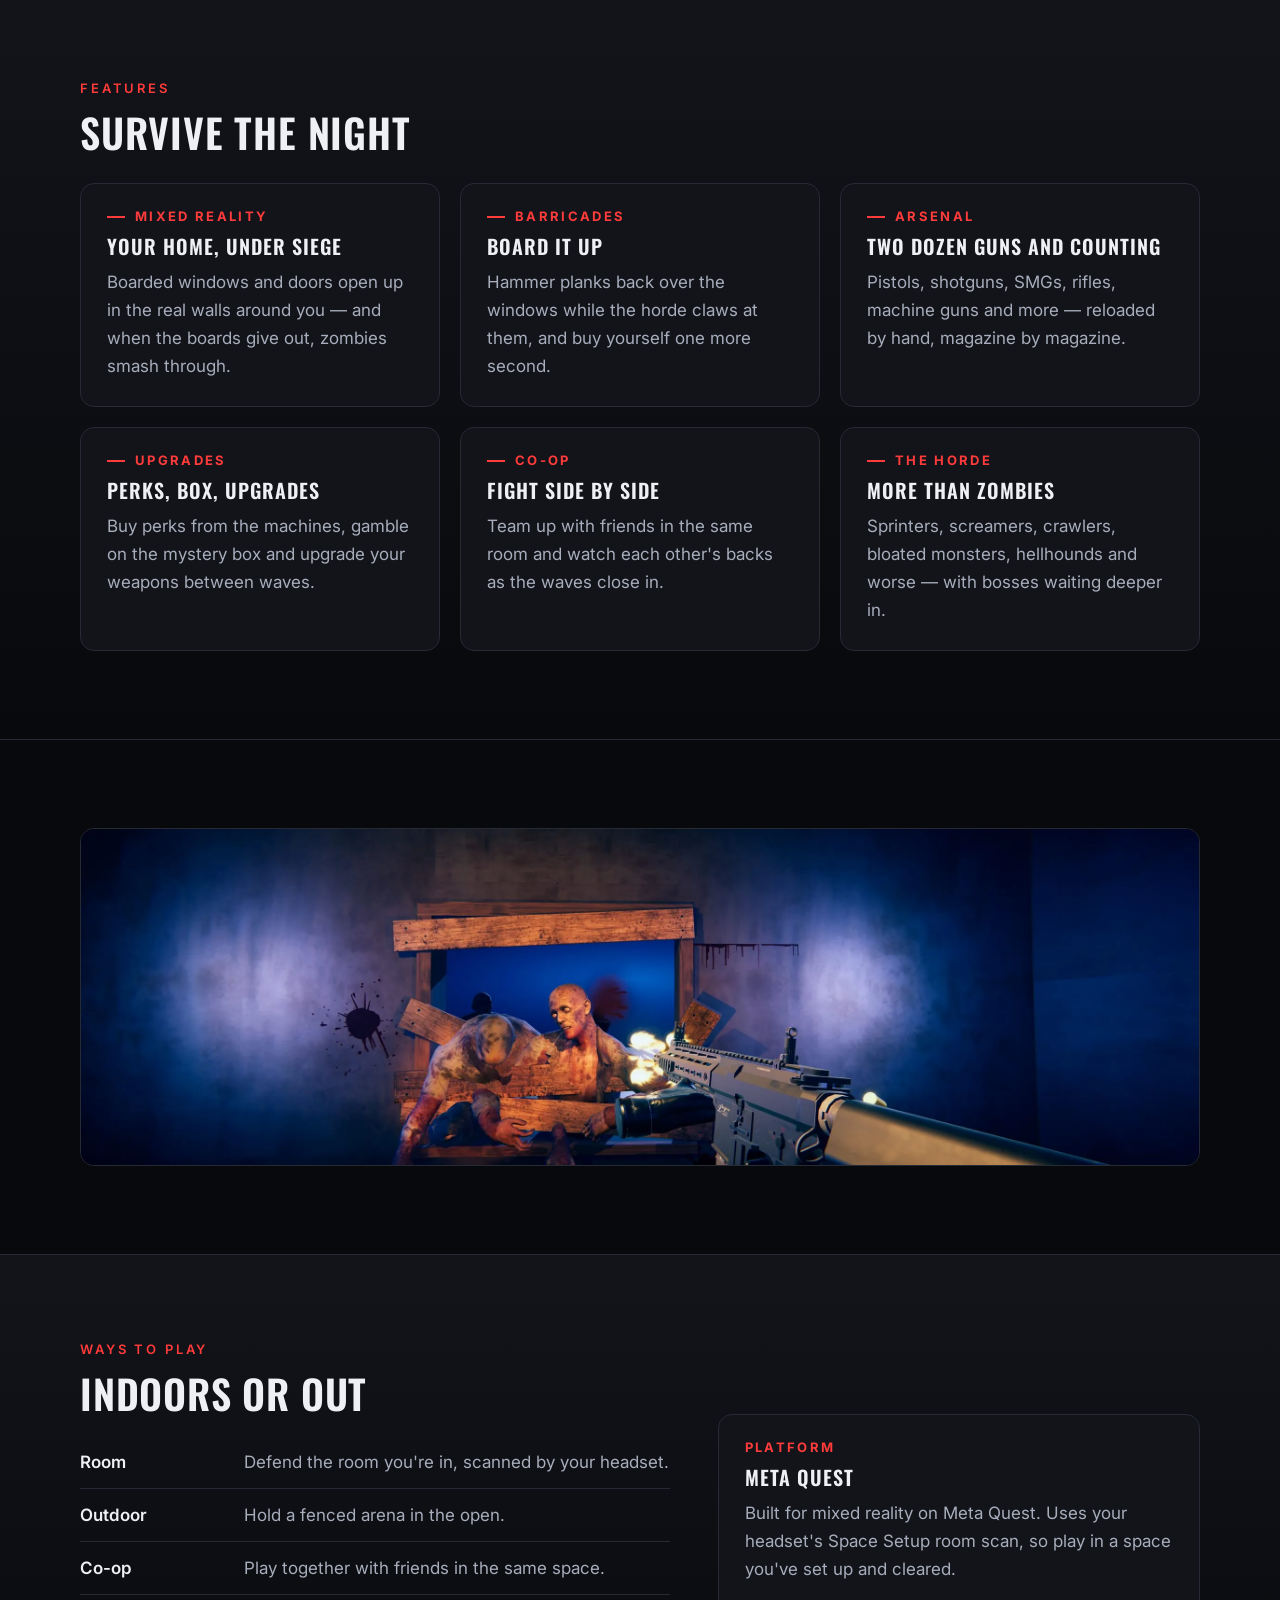
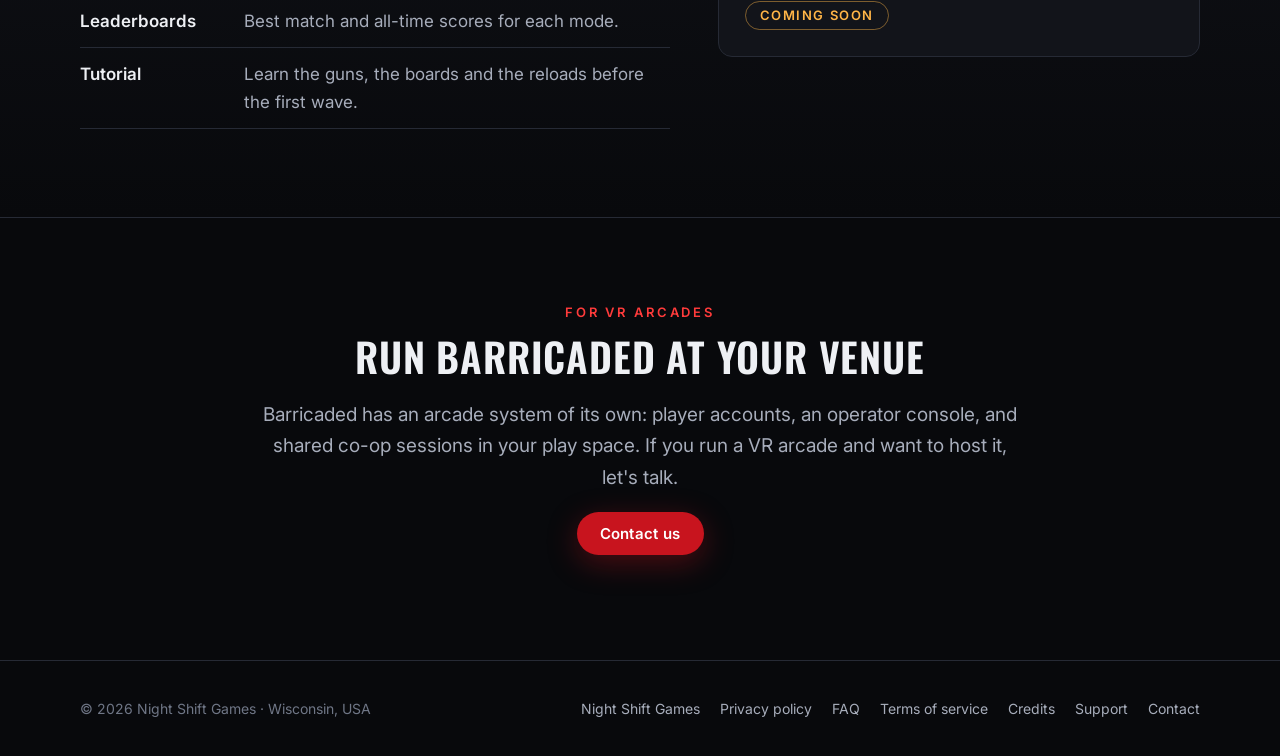
==== commit 806c4845: "Barricaded player guide (core loop, prices, rounds, perks, upgrades, co-op line-up with pictures), t" ====
--- a/barricaded/index.html
+++ b/barricaded/index.html
@@ -25,6 +25,7 @@
       <a href="#game" class="on">Barricaded</a>
       <a href="#features" class="hide-sm">Features</a>
       <a href="#arcades" class="hide-sm">Arcades</a>
+      <a href="guide/">Guide</a>
       <a href="faq/">FAQ</a>
       <a href="../support/">Support</a>
     </nav>
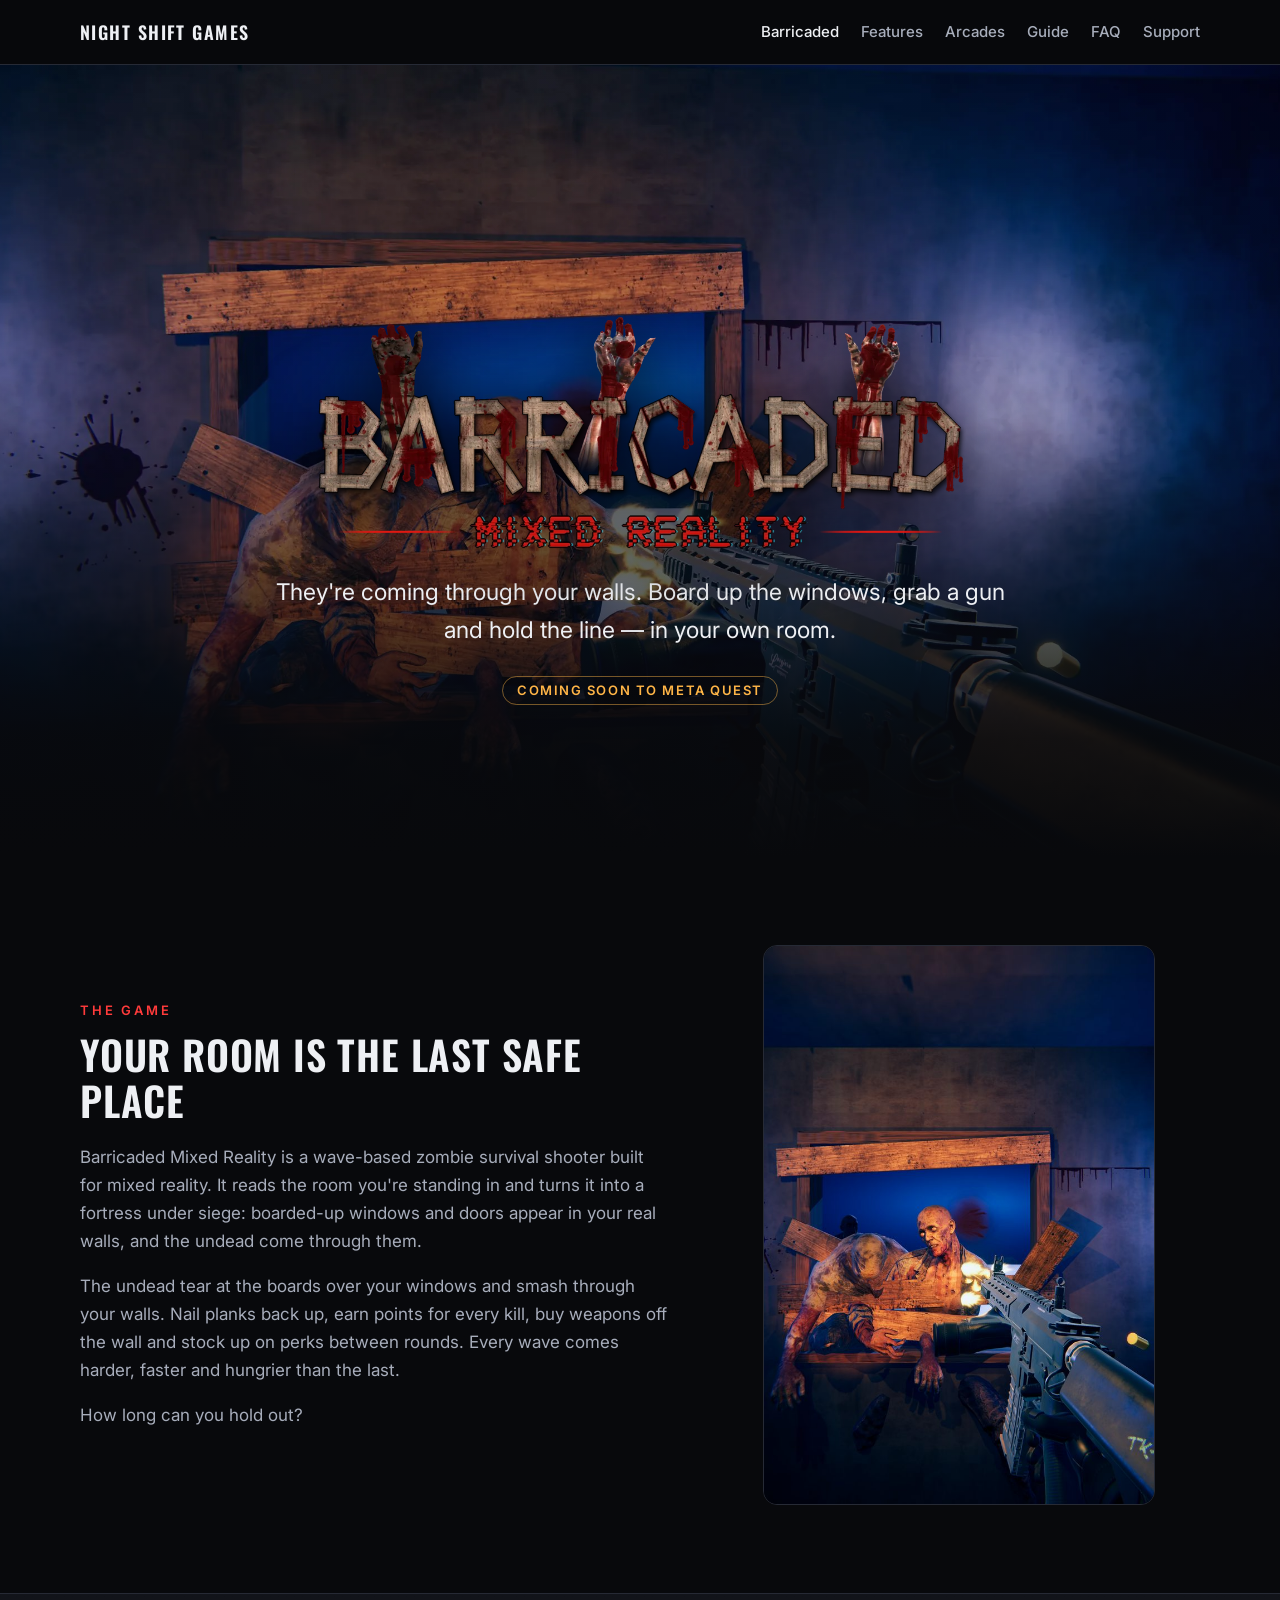
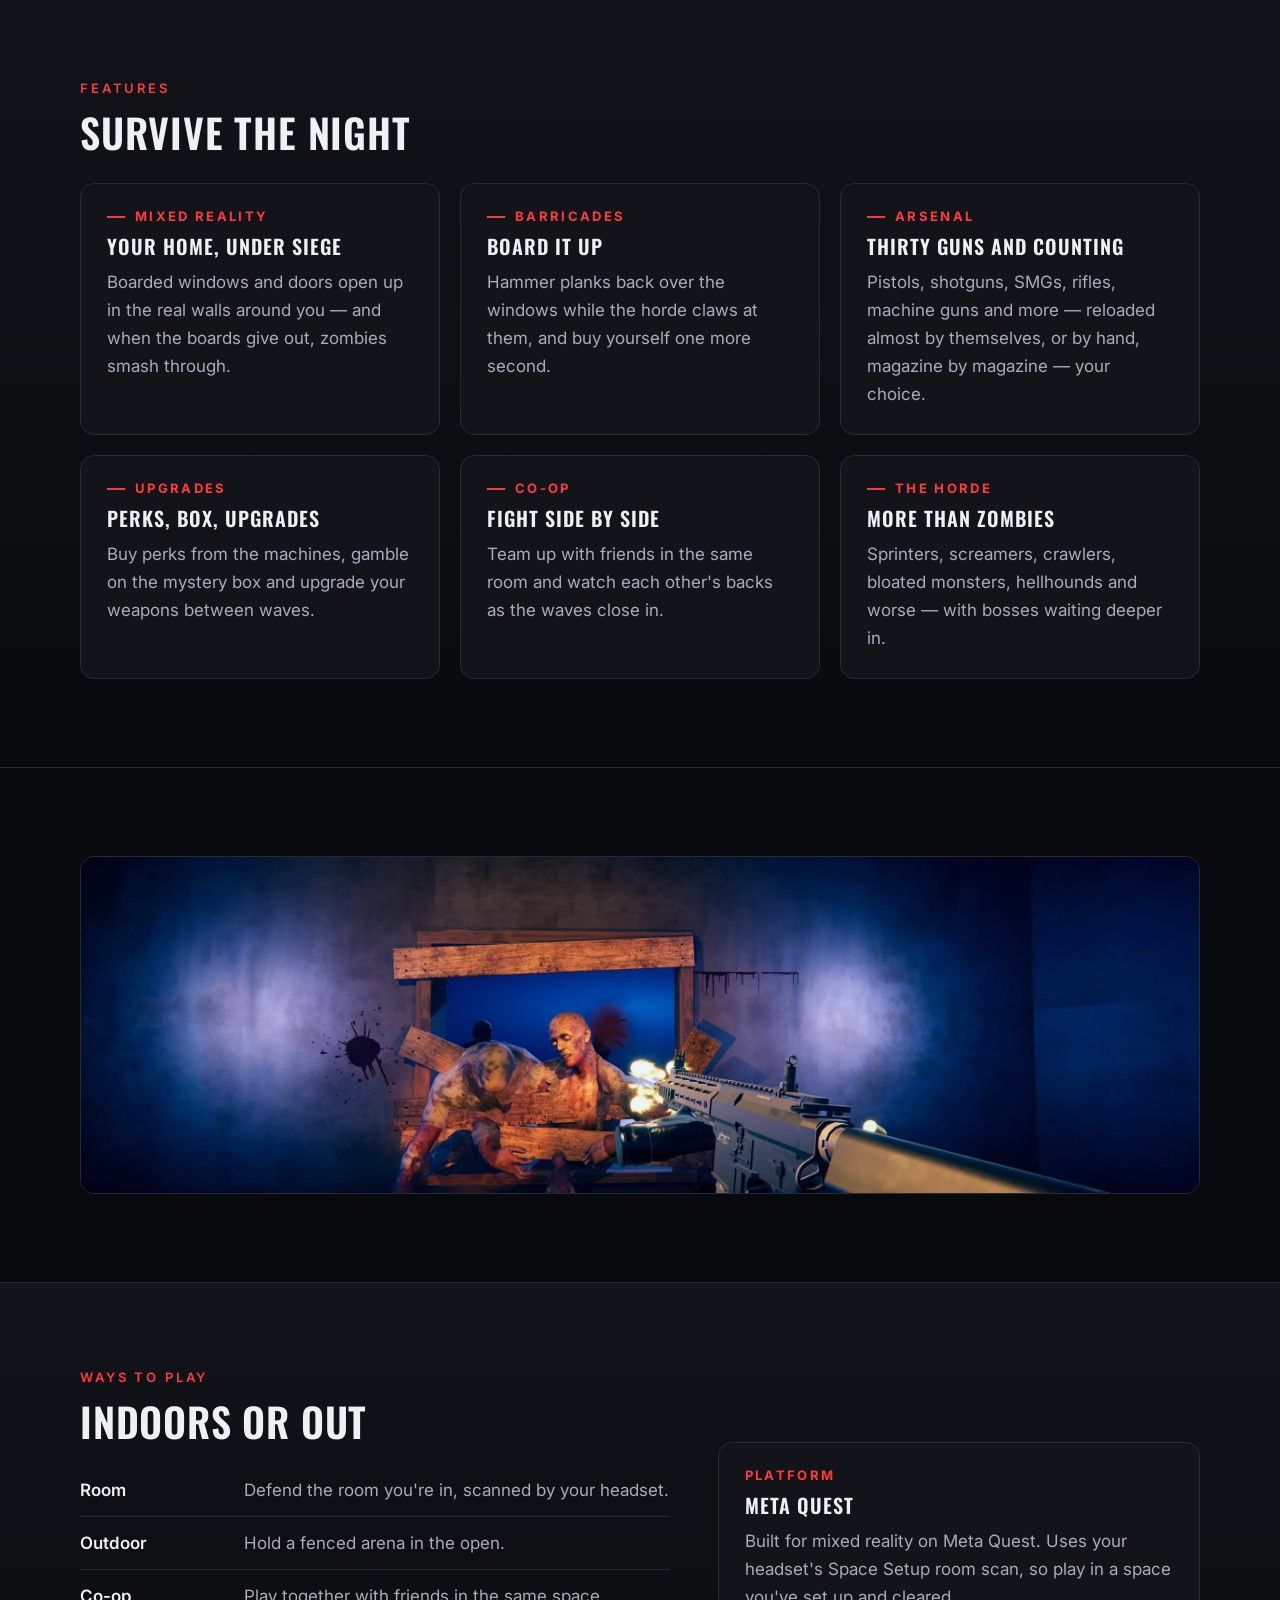
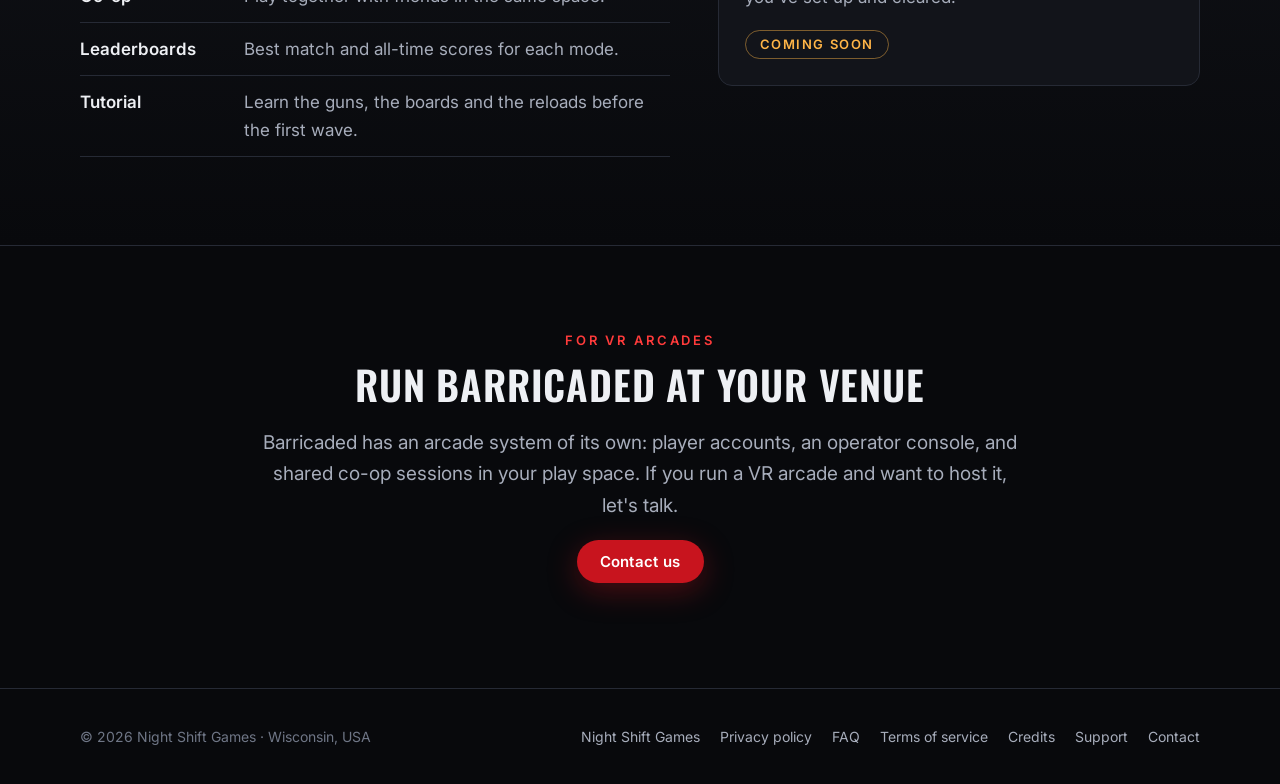
==== commit c26fd526: "Barricaded guide and FAQ up to date: weapon mastery and the gunsmith's slot unlocks (not all open fr" ====
--- a/barricaded/index.html
+++ b/barricaded/index.html
@@ -73,8 +73,8 @@
         </div>
         <div class="card feature">
           <div class="k">Arsenal</div>
-          <h3>Two dozen guns and counting</h3>
-          <p>Pistols, shotguns, SMGs, rifles, machine guns and more &mdash; reloaded by hand, magazine by magazine.</p>
+          <h3>Thirty guns and counting</h3>
+          <p>Pistols, shotguns, SMGs, rifles, machine guns and more &mdash; reloaded almost by themselves, or by hand, magazine by magazine &mdash; your choice.</p>
         </div>
         <div class="card feature">
           <div class="k">Upgrades</div>
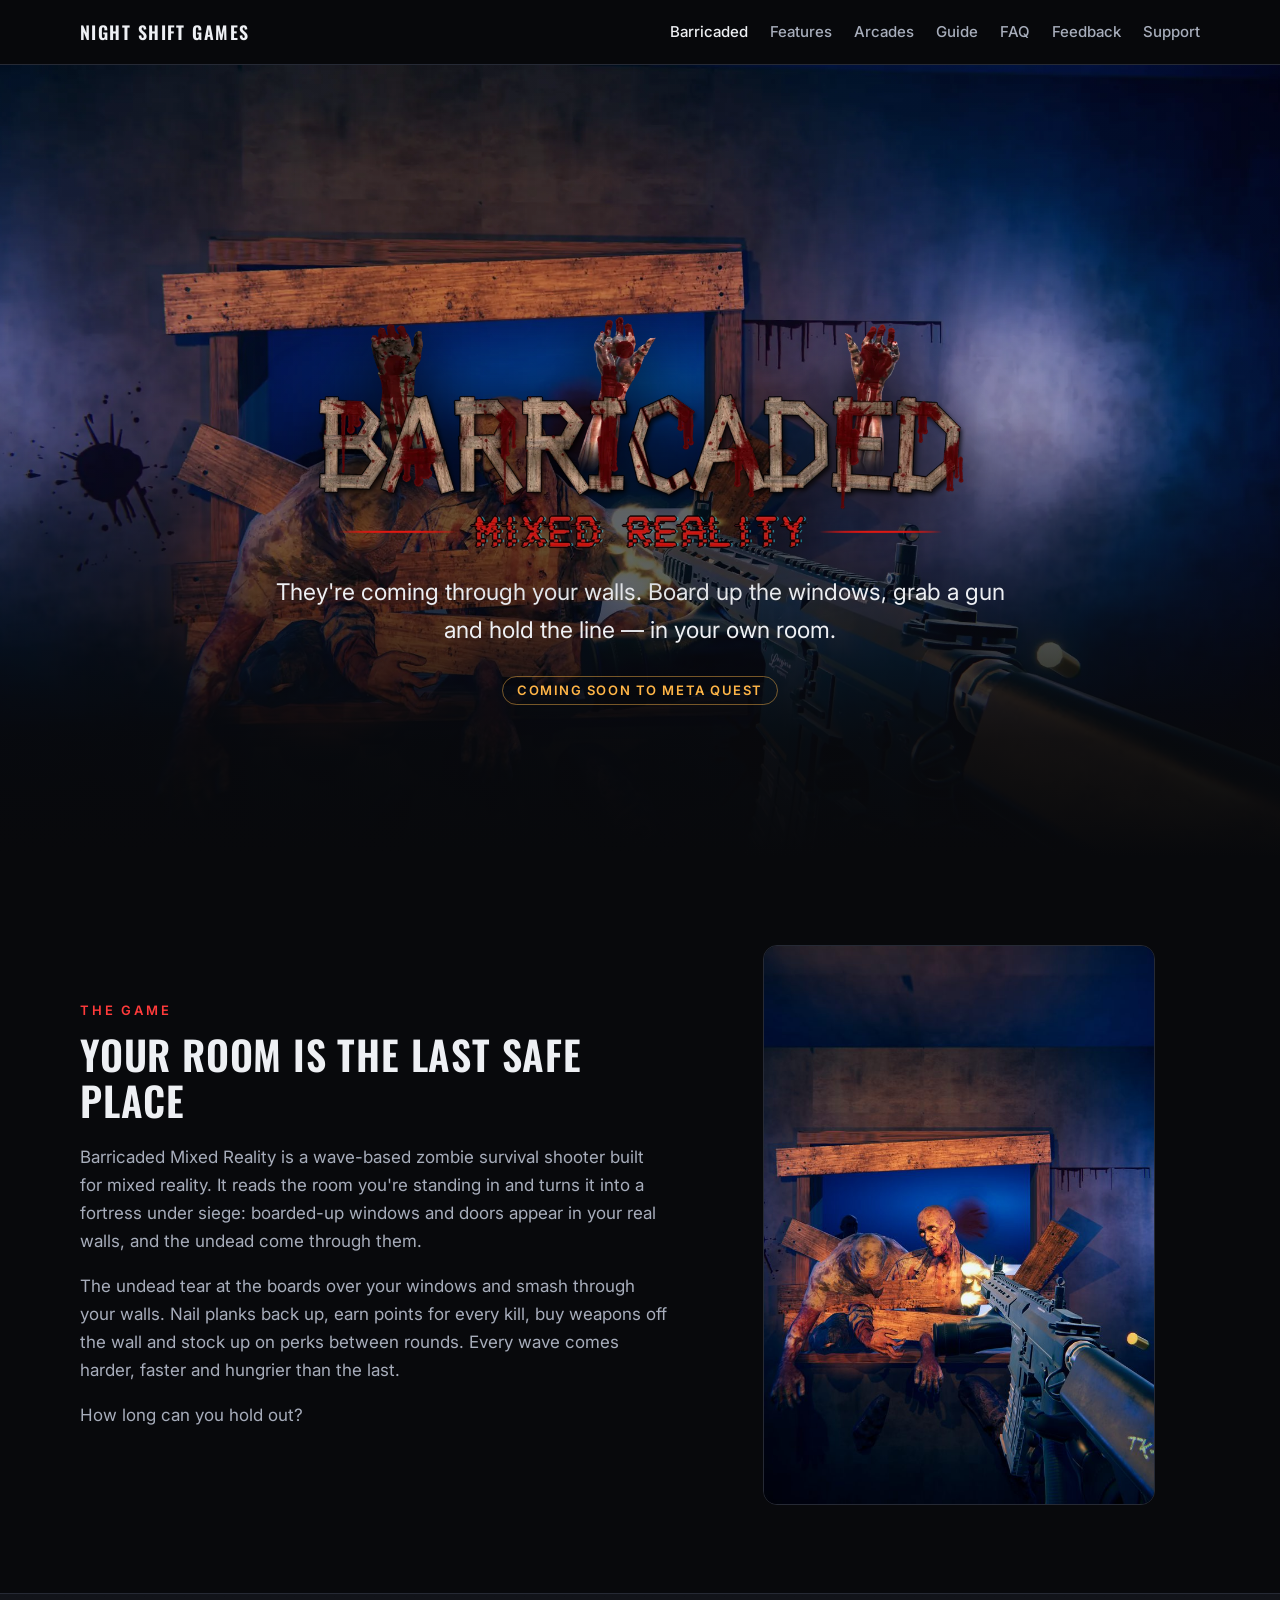
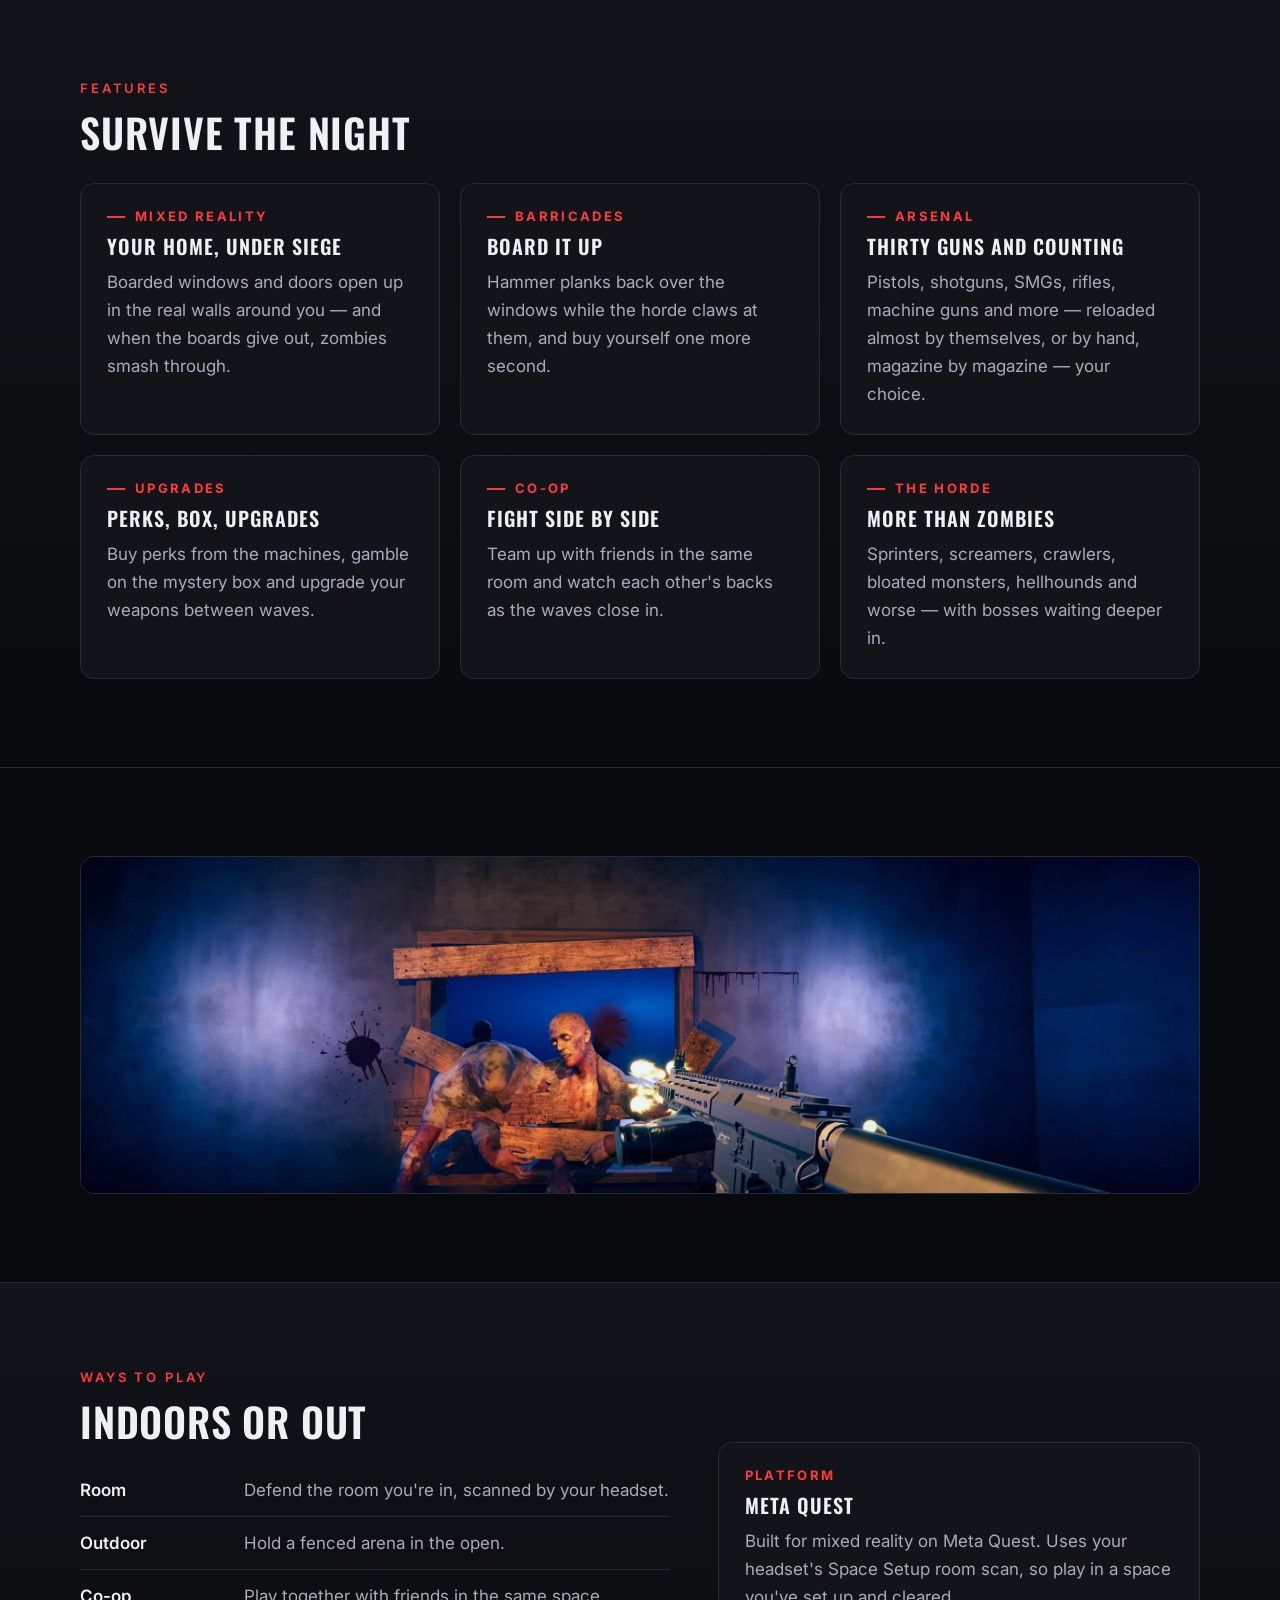
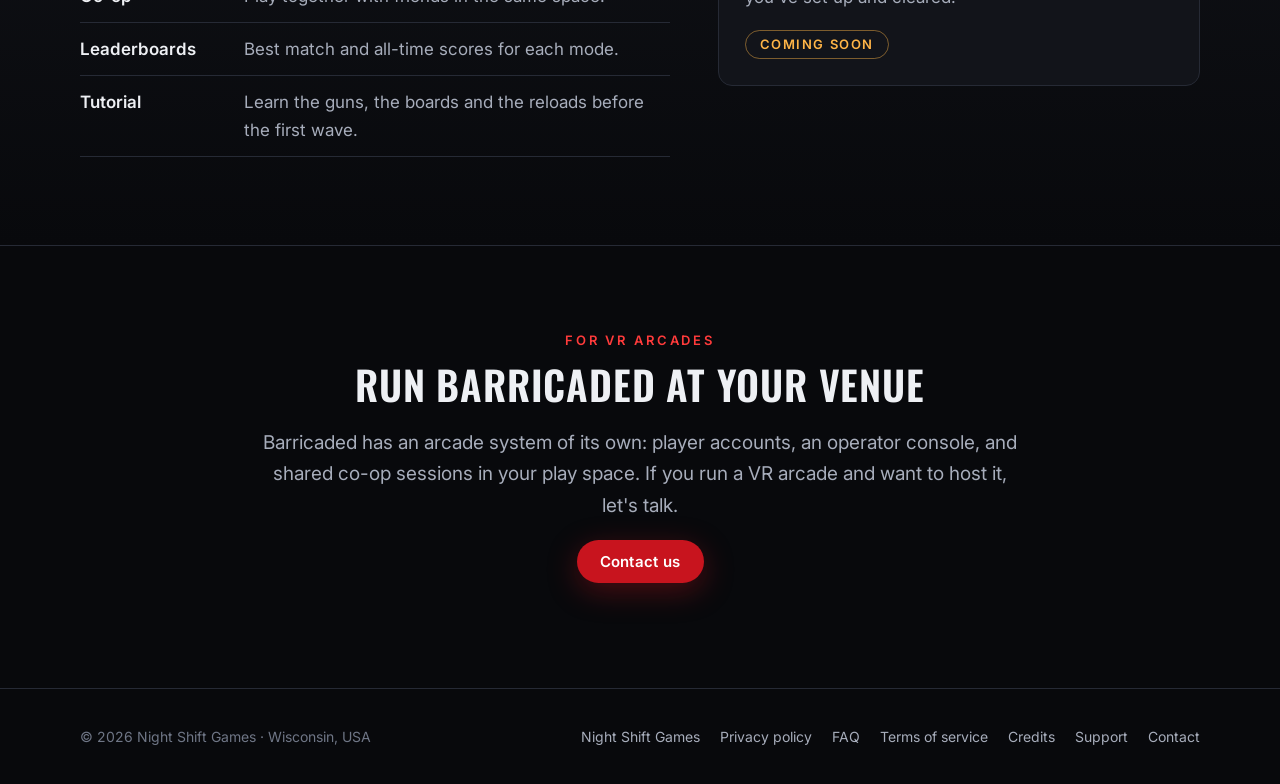
==== commit 1fd292cd: "Barricaded feedback questionnaire page; privacy policy covers it (effective November 2, 2026) /barri" ====
--- a/barricaded/index.html
+++ b/barricaded/index.html
@@ -27,6 +27,7 @@
       <a href="#arcades" class="hide-sm">Arcades</a>
       <a href="guide/">Guide</a>
       <a href="faq/">FAQ</a>
+      <a href="feedback/" class="hide-sm">Feedback</a>
       <a href="../support/">Support</a>
     </nav>
   </div>
